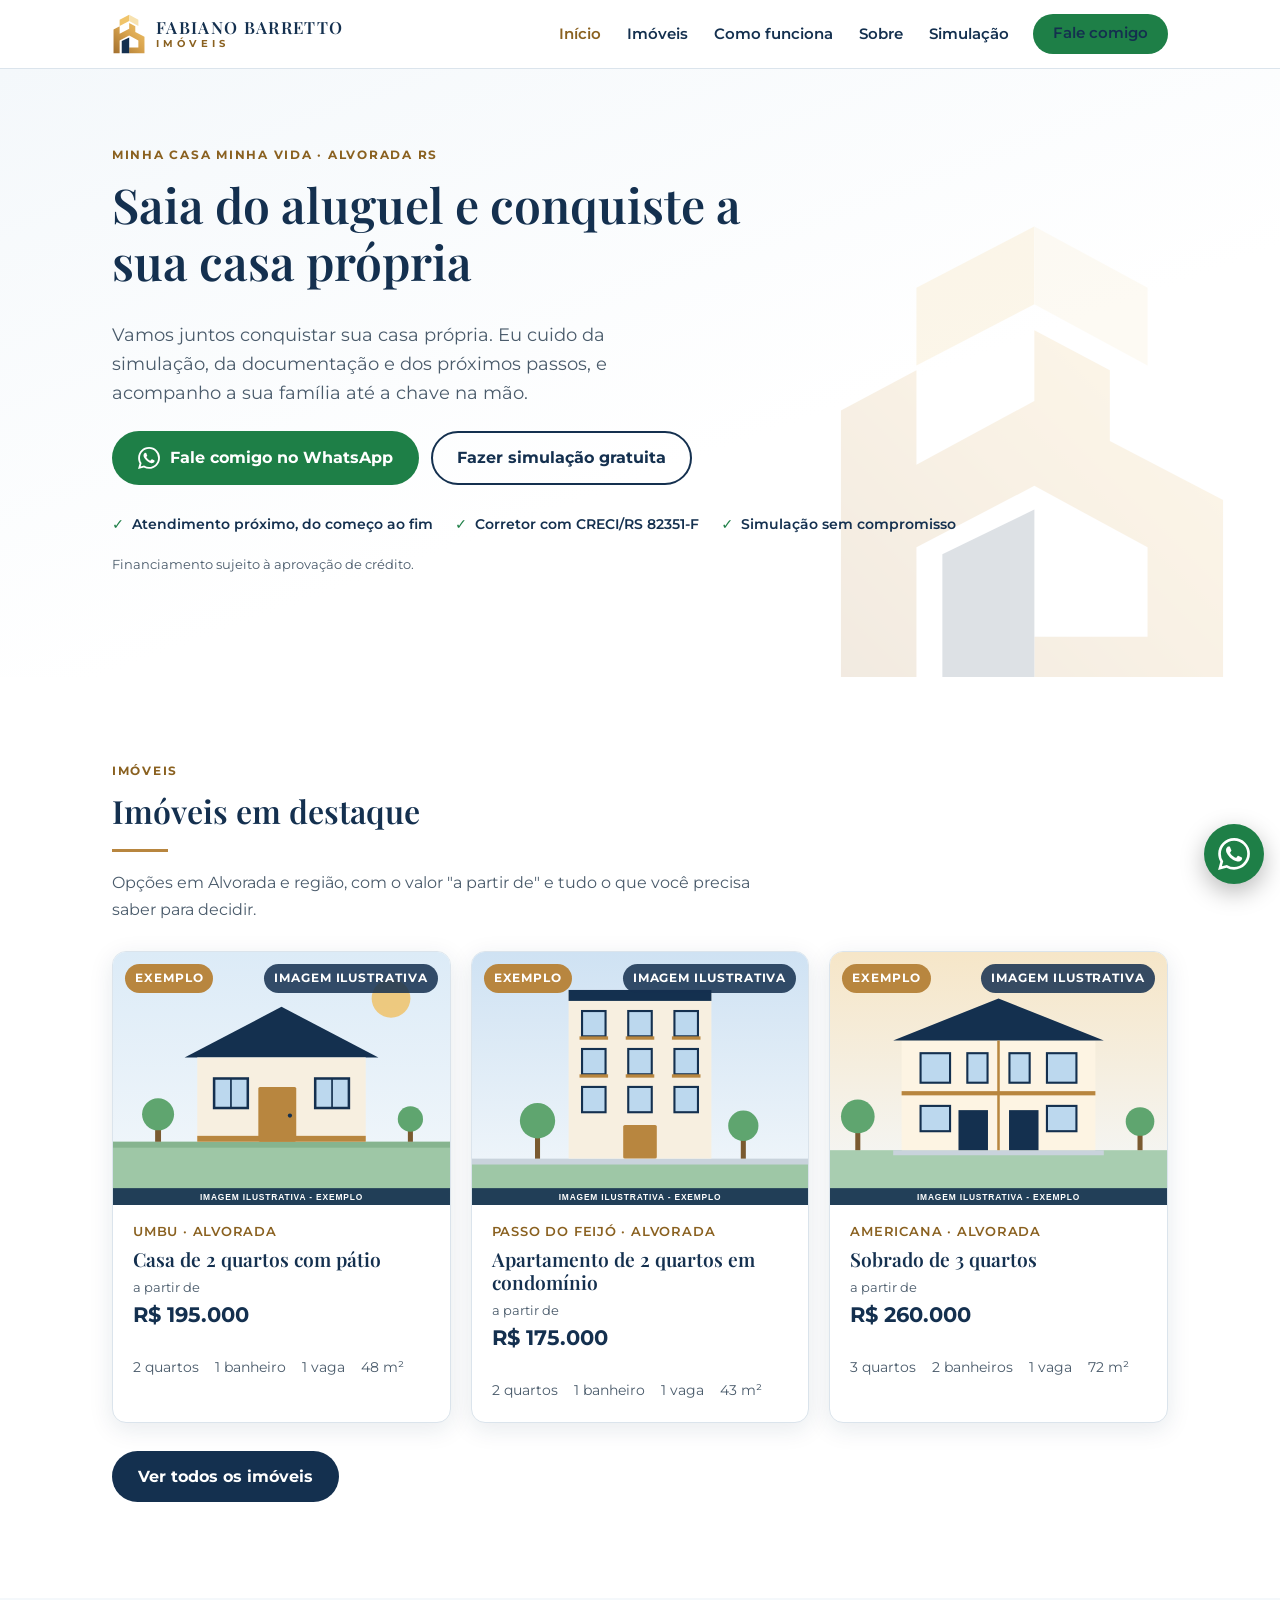
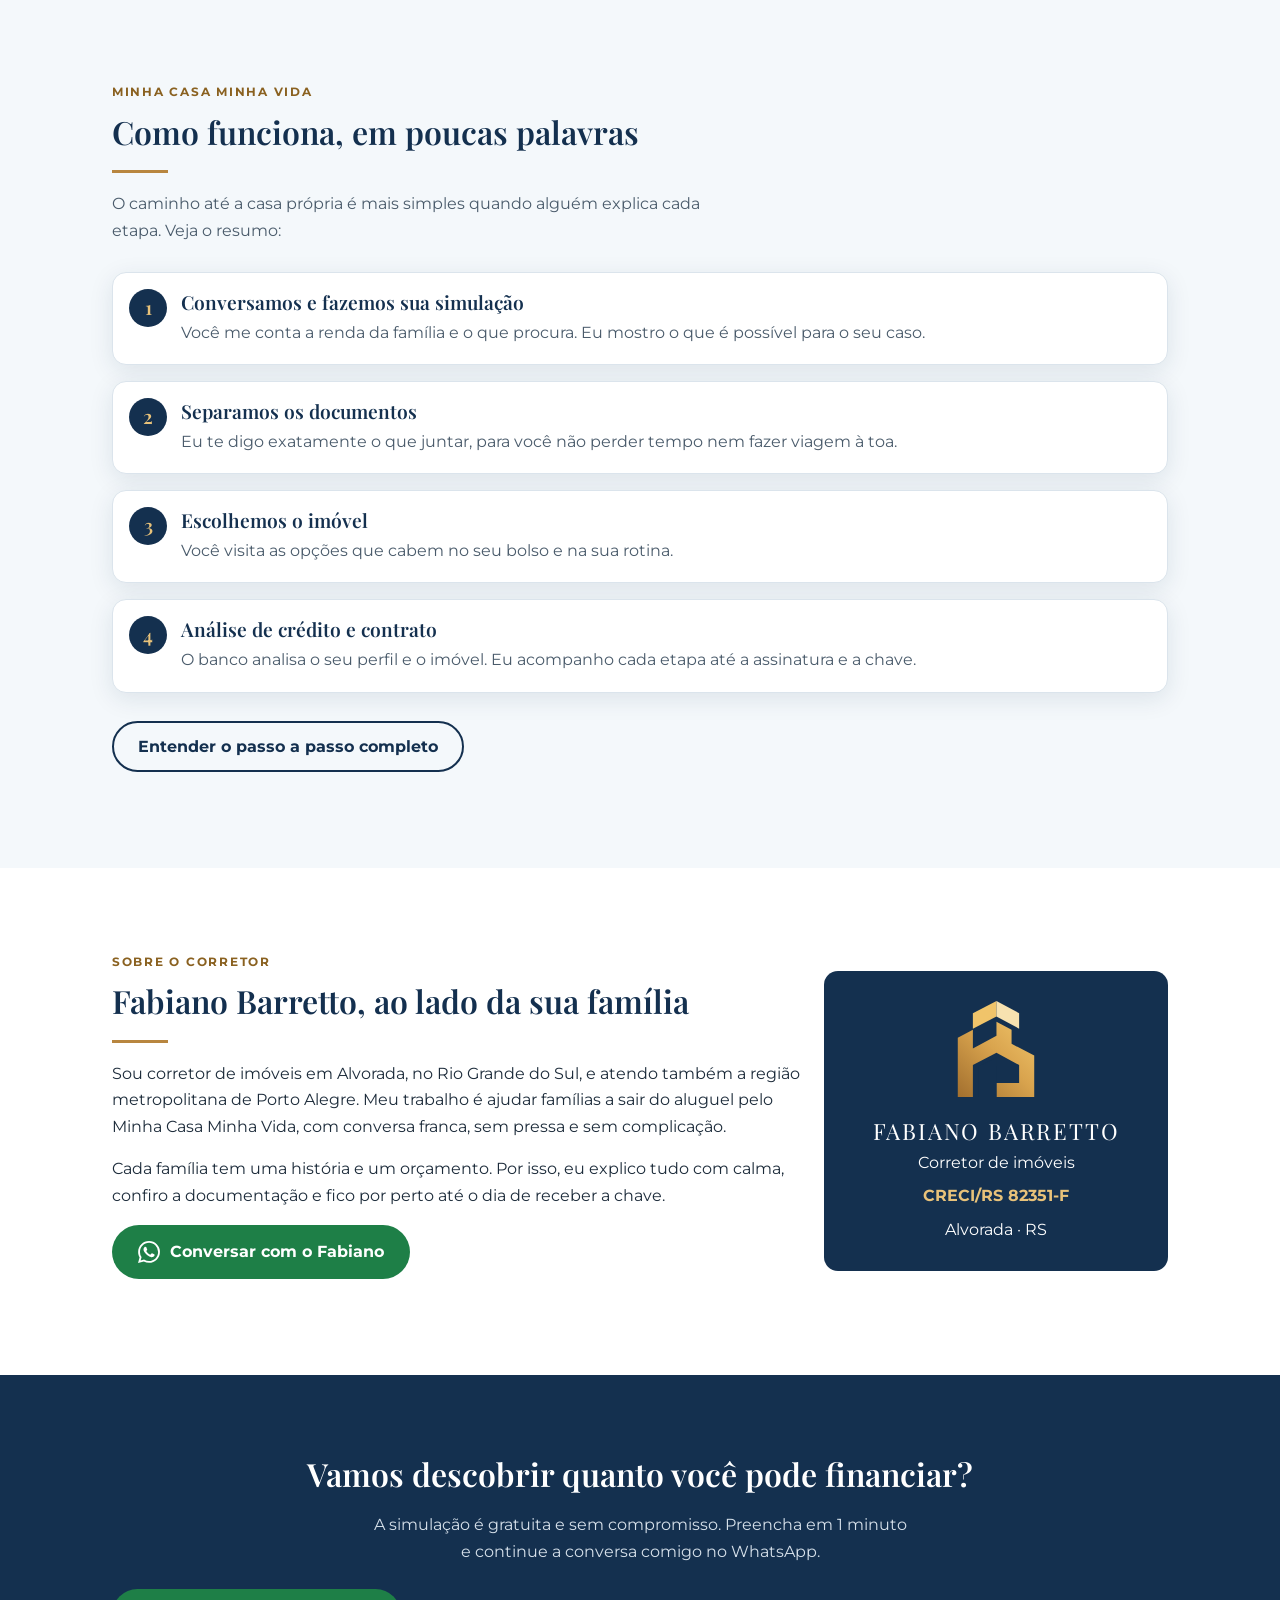
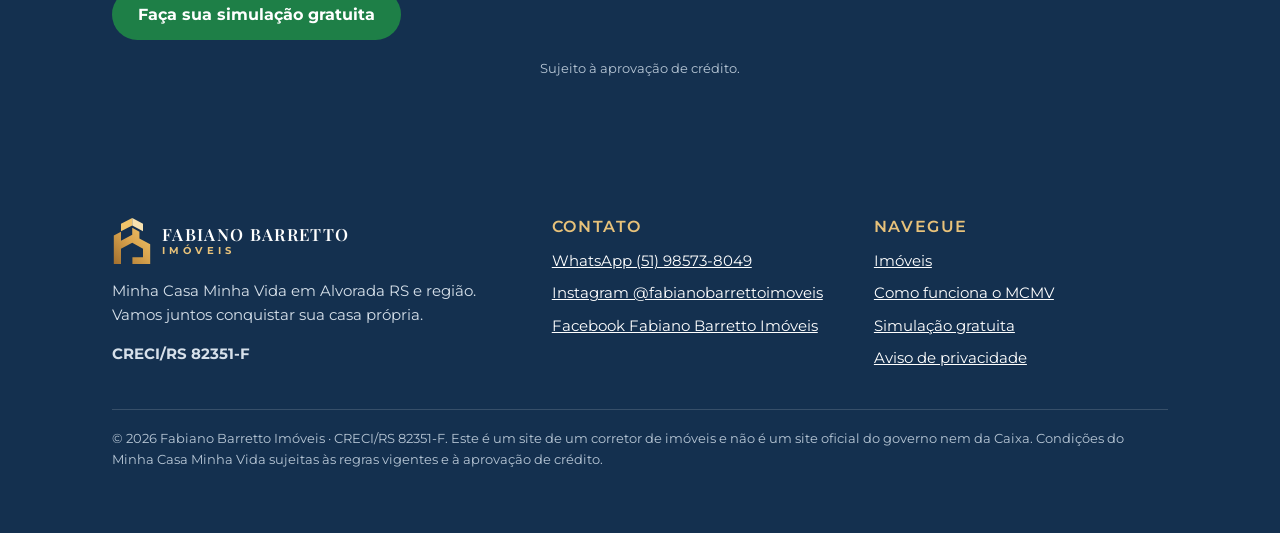
==== index.html @ 23ce27f5 "Primeira versão" ====
<!doctype html>
<html lang="pt-BR">
<head>
<meta charset="utf-8">
<meta name="viewport" content="width=device-width, initial-scale=1">
<title>Casa própria em Alvorada RS | Minha Casa Minha Vida | Fabiano Barretto Imóveis</title>
<meta name="description" content="Saia do aluguel com o Minha Casa Minha Vida em Alvorada RS. Fabiano Barretto Imóveis (CRECI/RS 82351-F): simulação gratuita, imóveis e acompanhamento até a chave na mão.">
<link rel="canonical" href="https://DOMINIO_A_DEFINIR/">
<meta name="theme-color" content="#14304F">
<link rel="icon" href="favicon.svg" type="image/svg+xml">
<link rel="apple-touch-icon" href="img/simbolo.png">
<meta property="og:type" content="website">
<meta property="og:locale" content="pt_BR">
<meta property="og:site_name" content="Fabiano Barretto Imóveis">
<meta property="og:title" content="Saia do aluguel em Alvorada RS | Fabiano Barretto Imóveis">
<meta property="og:description" content="Minha Casa Minha Vida em Alvorada RS: simulação gratuita e acompanhamento até a chave na mão.">
<meta property="og:url" content="https://DOMINIO_A_DEFINIR/">
<meta property="og:image" content="https://DOMINIO_A_DEFINIR/img/og-imagem.png">
<link rel="preconnect" href="https://fonts.googleapis.com">
<link rel="preconnect" href="https://fonts.gstatic.com" crossorigin>
<link href="https://fonts.googleapis.com/css2?family=Montserrat:wght@400;500;600;700&family=Playfair+Display:wght@600&display=swap" rel="stylesheet">
<link rel="stylesheet" href="css/style.css">
<script type="application/ld+json">
{
  "@context": "https://schema.org",
  "@type": "RealEstateAgent",
  "name": "Fabiano Barretto Imóveis",
  "description": "Corretor de imóveis em Alvorada, RS, especializado no Minha Casa Minha Vida. CRECI/RS 82351-F.",
  "url": "https://DOMINIO_A_DEFINIR/",
  "logo": "https://DOMINIO_A_DEFINIR/img/logo-horizontal.png",
  "image": "https://DOMINIO_A_DEFINIR/img/og-imagem.png",
  "telephone": "+55-51-98573-8049",
  "identifier": "CRECI/RS 82351-F",
  "areaServed": [
    { "@type": "City", "name": "Alvorada", "containedInPlace": { "@type": "AdministrativeArea", "name": "Rio Grande do Sul" } },
    { "@type": "AdministrativeArea", "name": "Região Metropolitana de Porto Alegre" }
  ],
  "sameAs": [
    "https://instagram.com/fabianobarrettoimoveis",
    "https://www.facebook.com/profile.php?id=100082310847759"
  ]
}
</script>
</head>
<body>
<a class="skip" href="#conteudo">Ir para o conteúdo</a>
<header class="site-header">
  <div class="container header-inner">
    <a class="marca" href="index.html" aria-label="Fabiano Barretto Imóveis, página inicial">
      <img src="img/simbolo.svg" alt="" width="34" height="40">
      <span class="marca-texto"><span class="marca-nome">Fabiano Barretto</span><span class="marca-sub">IMÓVEIS</span></span>
    </a>
    <button class="nav-toggle" type="button" aria-expanded="false" aria-controls="menu">Menu</button>
    <nav class="nav" id="menu" aria-label="Principal">
      <a href="index.html" aria-current="page">Início</a>
      <a href="imoveis.html">Imóveis</a>
      <a href="como-funciona.html">Como funciona</a>
      <a href="index.html#sobre">Sobre</a>
      <a href="simulacao.html">Simulação</a>
      <a class="btn btn-whatsapp" href="https://wa.me/5551985738049" target="_blank" rel="noopener">Fale comigo</a>
    </nav>
  </div>
</header>

<main id="conteudo">
  <section class="hero">
    <div class="container">
      <span class="eyebrow">Minha Casa Minha Vida · Alvorada RS</span>
      <h1>Saia do aluguel e conquiste a sua casa própria</h1>
      <p class="lead">Vamos juntos conquistar sua casa própria. Eu cuido da simulação, da documentação e dos próximos passos, e acompanho a sua família até a chave na mão.</p>
      <div class="hero-acoes">
        <a class="btn btn-whatsapp" href="https://wa.me/5551985738049?text=Ol%C3%A1%2C%20Fabiano!%20Quero%20sair%20do%20aluguel.%20Pode%20me%20ajudar%3F" target="_blank" rel="noopener"><img src="img/whatsapp.svg" alt="" width="22" height="22">Fale comigo no WhatsApp</a>
        <a class="btn btn-contorno" href="simulacao.html">Fazer simulação gratuita</a>
      </div>
      <ul class="hero-confianca">
        <li>Atendimento próximo, do começo ao fim</li>
        <li>Corretor com CRECI/RS 82351-F</li>
        <li>Simulação sem compromisso</li>
      </ul>
      <p class="aviso-pequeno" style="margin-top:18px">Financiamento sujeito à aprovação de crédito.</p>
    </div>
  </section>

  <section id="destaques-secao">
    <div class="container">
      <div class="titulo-secao">
        <span class="eyebrow">Imóveis</span>
        <h2>Imóveis em destaque</h2>
        <hr class="linha-dourada">
        <p>Opções em Alvorada e região, com o valor "a partir de" e tudo o que você precisa saber para decidir.</p>
      </div>
      <div class="grade grade-3" id="destaques" aria-live="polite">
        <p class="vazio">Carregando imóveis...</p>
      </div>
      <p style="margin-top:28px"><a class="btn btn-marinho" href="imoveis.html">Ver todos os imóveis</a></p>
    </div>
  </section>

  <section class="secao-gelo">
    <div class="container">
      <div class="titulo-secao">
        <span class="eyebrow">Minha Casa Minha Vida</span>
        <h2>Como funciona, em poucas palavras</h2>
        <hr class="linha-dourada">
        <p>O caminho até a casa própria é mais simples quando alguém explica cada etapa. Veja o resumo:</p>
      </div>
      <ol class="passos">
        <li><h3>Conversamos e fazemos sua simulação</h3><p>Você me conta a renda da família e o que procura. Eu mostro o que é possível para o seu caso.</p></li>
        <li><h3>Separamos os documentos</h3><p>Eu te digo exatamente o que juntar, para você não perder tempo nem fazer viagem à toa.</p></li>
        <li><h3>Escolhemos o imóvel</h3><p>Você visita as opções que cabem no seu bolso e na sua rotina.</p></li>
        <li><h3>Análise de crédito e contrato</h3><p>O banco analisa o seu perfil e o imóvel. Eu acompanho cada etapa até a assinatura e a chave.</p></li>
      </ol>
      <p style="margin-top:28px"><a class="btn btn-contorno" href="como-funciona.html">Entender o passo a passo completo</a></p>
    </div>
  </section>

  <section id="sobre">
    <div class="container sobre">
      <div>
        <span class="eyebrow">Sobre o corretor</span>
        <h2>Fabiano Barretto, ao lado da sua família</h2>
        <hr class="linha-dourada">
        <p>Sou corretor de imóveis em Alvorada, no Rio Grande do Sul, e atendo também a região metropolitana de Porto Alegre. Meu trabalho é ajudar famílias a sair do aluguel pelo Minha Casa Minha Vida, com conversa franca, sem pressa e sem complicação.</p>
        <p>Cada família tem uma história e um orçamento. Por isso, eu explico tudo com calma, confiro a documentação e fico por perto até o dia de receber a chave.</p>
        <p><a class="btn btn-whatsapp" href="https://wa.me/5551985738049?text=Ol%C3%A1%2C%20Fabiano!%20Gostaria%20de%20conversar%20sobre%20a%20compra%20da%20minha%20casa." target="_blank" rel="noopener"><img src="img/whatsapp.svg" alt="" width="22" height="22">Conversar com o Fabiano</a></p>
      </div>
      <div class="sobre-selo">
        <img src="img/simbolo.svg" alt="Símbolo da marca Fabiano Barretto Imóveis" width="84" height="100">
        <div class="nome">Fabiano Barretto</div>
        <div>Corretor de imóveis</div>
        <div class="creci">CRECI/RS 82351-F</div>
        <div style="margin-top:8px">Alvorada · RS</div>
      </div>
    </div>
  </section>

  <section class="cta-final">
    <div class="container">
      <h2>Vamos descobrir quanto você pode financiar?</h2>
      <p>A simulação é gratuita e sem compromisso. Preencha em 1 minuto e continue a conversa comigo no WhatsApp.</p>
      <div class="hero-acoes">
        <a class="btn btn-whatsapp" href="simulacao.html">Faça sua simulação gratuita</a>
      </div>
      <p class="aviso-pequeno" style="color:#b8c7d6;margin-top:18px">Sujeito à aprovação de crédito.</p>
    </div>
  </section>
</main>

<footer class="site-footer">
  <div class="container">
    <div class="footer-grade">
      <div class="footer-marca">
        <a class="marca" href="index.html">
          <img src="img/simbolo.svg" alt="" width="40" height="48">
          <span class="marca-texto"><span class="marca-nome">Fabiano Barretto</span><span class="marca-sub">IMÓVEIS</span></span>
        </a>
        <p style="margin-top:14px">Minha Casa Minha Vida em Alvorada RS e região. Vamos juntos conquistar sua casa própria.</p>
        <p><strong>CRECI/RS 82351-F</strong></p>
      </div>
      <div>
        <h2>Contato</h2>
        <ul class="footer-lista">
          <li><a href="https://wa.me/5551985738049" target="_blank" rel="noopener">WhatsApp (51) 98573-8049</a></li>
          <li><a href="https://instagram.com/fabianobarrettoimoveis" target="_blank" rel="noopener">Instagram @fabianobarrettoimoveis</a></li>
          <li><a href="https://www.facebook.com/profile.php?id=100082310847759" target="_blank" rel="noopener">Facebook Fabiano Barretto Imóveis</a></li>
        </ul>
      </div>
      <div>
        <h2>Navegue</h2>
        <ul class="footer-lista">
          <li><a href="imoveis.html">Imóveis</a></li>
          <li><a href="como-funciona.html">Como funciona o MCMV</a></li>
          <li><a href="simulacao.html">Simulação gratuita</a></li>
          <li><a href="privacidade.html">Aviso de privacidade</a></li>
        </ul>
      </div>
    </div>
    <p class="footer-legal">&copy; <span id="ano">2026</span> Fabiano Barretto Imóveis · CRECI/RS 82351-F. Este é um site de um corretor de imóveis e não é um site oficial do governo nem da Caixa. Condições do Minha Casa Minha Vida sujeitas às regras vigentes e à aprovação de crédito.</p>
  </div>
</footer>

<a class="wa-flutuante" href="https://wa.me/5551985738049?text=Ol%C3%A1%2C%20Fabiano!%20Vim%20pelo%20seu%20site." target="_blank" rel="noopener" aria-label="Fale comigo no WhatsApp"><img src="img/whatsapp.svg" alt="" width="32" height="32"></a>
<script src="js/main.js" defer></script>
</body>
</html>
---- css/style.css ----
/* Fabiano Barretto Imóveis — estilos (celular primeiro) */
:root{
  --marinho:#14304F;
  --marinho-2:#1d4268;
  --dourado:#B8863F;
  --dourado-texto:#8A6120;   /* dourado mais escuro, para texto pequeno (contraste) */
  --dourado-claro:#E8C27A;
  --gelo:#F4F8FB;
  --branco:#fff;
  --verde:#2E9E5B;           /* verde da marca */
  --verde-botao:#1E7F47;     /* tom mais escuro do verde da marca, para texto branco com contraste AA */
  --verde-botao-hover:#17663A;
  --texto:#1c2b3a;
  --texto-suave:#4a5b6b;
  --borda:#dbe4ec;
  --raio:14px;
  --sombra:0 6px 24px rgba(20,48,79,.10);
  --fonte-titulo:'Playfair Display',Georgia,'Times New Roman',serif;
  --fonte-texto:'Montserrat',system-ui,-apple-system,'Segoe UI',Arial,sans-serif;
}
*,*::before,*::after{box-sizing:border-box}
html{scroll-behavior:smooth;-webkit-text-size-adjust:100%}
body{margin:0;font-family:var(--fonte-texto);font-size:1rem;line-height:1.65;color:var(--texto);background:var(--branco);overflow-x:hidden}
img,svg{max-width:100%;height:auto;display:block}
a{color:var(--marinho)}
h1,h2,h3{font-family:var(--fonte-titulo);color:var(--marinho);line-height:1.2;margin:0 0 .6em;font-weight:600}
h1{font-size:2rem}
h2{font-size:1.65rem}
h3{font-size:1.2rem}
p{margin:0 0 1em}
ul{padding-left:1.2em}
.container{width:100%;max-width:1120px;margin:0 auto;padding:0 20px}
.sr-only{position:absolute;width:1px;height:1px;overflow:hidden;clip:rect(0 0 0 0);white-space:nowrap}
.skip{position:absolute;left:-999px;top:8px;background:var(--marinho);color:#fff;padding:10px 16px;border-radius:8px;z-index:100}
.skip:focus{left:8px}
:focus-visible{outline:3px solid var(--dourado);outline-offset:3px;border-radius:4px}

/* Cabeçalho */
.site-header{position:sticky;top:0;z-index:50;background:rgba(255,255,255,.97);border-bottom:1px solid var(--borda)}
.header-inner{display:flex;align-items:center;justify-content:space-between;gap:12px;min-height:68px}
.marca{display:flex;align-items:center;gap:10px;text-decoration:none;color:var(--marinho)}
.marca img{width:34px;height:auto}
.marca-texto{display:flex;flex-direction:column;line-height:1}
.marca-nome{font-family:var(--fonte-titulo);font-weight:600;font-size:1.05rem;letter-spacing:.08em;text-transform:uppercase}
.marca-sub{font-size:.62rem;font-weight:700;letter-spacing:.42em;color:var(--dourado-texto);margin-top:4px}
.nav-toggle{background:none;border:1px solid var(--borda);border-radius:10px;padding:10px 12px;cursor:pointer;color:var(--marinho);font:inherit;font-weight:600;font-size:.9rem}
.nav{display:none;position:absolute;left:0;right:0;top:100%;background:#fff;border-bottom:1px solid var(--borda);box-shadow:var(--sombra);padding:8px 20px 18px}
.nav.aberto{display:block}
.nav a{display:block;padding:12px 4px;text-decoration:none;font-weight:600;color:var(--marinho);border-bottom:1px solid var(--gelo)}
.nav a[aria-current="page"]{color:var(--dourado-texto)}
.nav .btn{margin-top:12px;text-align:center;border-bottom:0}

/* Botões */
.btn{display:inline-flex;align-items:center;justify-content:center;gap:10px;padding:14px 24px;border-radius:999px;font:inherit;font-weight:700;font-size:1rem;text-decoration:none;border:2px solid transparent;cursor:pointer;line-height:1.2;transition:background .2s,transform .1s}
.btn:active{transform:translateY(1px)}
.btn-whatsapp{background:var(--verde-botao);color:#fff}
.btn-whatsapp:hover{background:var(--verde-botao-hover)}
.btn-marinho{background:var(--marinho);color:#fff}
.btn-marinho:hover{background:var(--marinho-2)}
.btn-contorno{background:transparent;color:var(--marinho);border-color:var(--marinho)}
.btn-contorno:hover{background:var(--marinho);color:#fff}
.btn svg{width:22px;height:22px;flex:none}
.btn-bloco{width:100%}

/* Botão flutuante WhatsApp */
.wa-flutuante{position:fixed;right:16px;bottom:16px;z-index:60;width:60px;height:60px;border-radius:50%;background:var(--verde-botao);color:#fff;display:flex;align-items:center;justify-content:center;box-shadow:0 8px 24px rgba(0,0,0,.28)}
.wa-flutuante:hover{background:var(--verde-botao-hover)}
.wa-flutuante svg{width:32px;height:32px}

/* Seções */
section{padding:56px 0}
.secao-gelo{background:var(--gelo)}
.eyebrow{display:inline-block;font-size:.78rem;font-weight:700;letter-spacing:.14em;text-transform:uppercase;color:var(--dourado-texto);margin-bottom:10px}
.titulo-secao{max-width:640px;margin-bottom:28px}
.titulo-secao p{color:var(--texto-suave)}
.linha-dourada{width:56px;height:3px;background:var(--dourado);border:0;margin:0 0 18px}

/* Hero */
.hero{background:linear-gradient(160deg,var(--gelo) 0%,#fff 60%);padding:40px 0 56px;position:relative;overflow:hidden}
.hero::after{content:"";position:absolute;right:-40px;bottom:-30px;width:260px;height:310px;background:url(../img/simbolo.svg) no-repeat center/contain;opacity:.10;pointer-events:none}
.hero .container{position:relative;z-index:1}
.hero h1{font-size:2.15rem;max-width:14em}
.hero p.lead{font-size:1.1rem;color:var(--texto-suave);max-width:32em}
.hero-acoes{display:flex;flex-direction:column;gap:12px;margin-top:24px}
.hero-confianca{display:flex;flex-wrap:wrap;gap:10px 22px;list-style:none;padding:0;margin:28px 0 0;font-size:.9rem;font-weight:600;color:var(--marinho)}
.hero-confianca li::before{content:"✓";color:var(--verde-botao);font-weight:700;margin-right:8px}
.aviso-pequeno{font-size:.82rem;color:var(--texto-suave)}

/* Cartões e grades */
.grade{display:grid;gap:20px}
.card{background:#fff;border:1px solid var(--borda);border-radius:var(--raio);box-shadow:var(--sombra);overflow:hidden}
.card-corpo{padding:18px 20px 22px}

/* Imóveis */
.imovel-card{display:flex;flex-direction:column;text-decoration:none;color:inherit;height:100%}
.imovel-card:hover{box-shadow:0 10px 30px rgba(20,48,79,.18)}
.imovel-foto{position:relative;aspect-ratio:4/3;background:var(--gelo)}
.imovel-foto img{width:100%;height:100%;object-fit:cover}
.selo{position:absolute;top:12px;left:12px;background:var(--dourado);color:#fff;font-size:.72rem;font-weight:700;letter-spacing:.08em;text-transform:uppercase;padding:5px 10px;border-radius:999px}
.selo-ilustrativa{left:auto;right:12px;background:rgba(20,48,79,.85)}
.imovel-corpo{padding:16px 20px 20px;display:flex;flex-direction:column;gap:6px;flex:1}
.imovel-bairro{font-size:.82rem;font-weight:600;color:var(--dourado-texto);text-transform:uppercase;letter-spacing:.06em}
.imovel-titulo{font-family:var(--fonte-titulo);font-size:1.2rem;color:var(--marinho);margin:0}
.imovel-preco{font-size:.8rem;color:var(--texto-suave)}
.imovel-preco strong{display:block;font-size:1.3rem;color:var(--marinho)}
.imovel-meta{display:flex;flex-wrap:wrap;gap:6px 16px;list-style:none;padding:0;margin:4px 0 0;font-size:.88rem;color:var(--texto-suave)}
.vazio,.erro-dados{padding:24px;border:1px dashed var(--borda);border-radius:var(--raio);background:var(--gelo);text-align:center}

/* Filtros */
.filtros{display:grid;gap:14px;background:var(--gelo);padding:18px;border-radius:var(--raio);margin-bottom:28px;border:1px solid var(--borda)}
label{display:block;font-weight:600;font-size:.9rem;margin-bottom:6px;color:var(--marinho)}
input,select,textarea{width:100%;font:inherit;font-size:1rem;padding:13px 14px;border:1.5px solid #b7c5d3;border-radius:10px;background:#fff;color:var(--texto)}
input:focus,select:focus{border-color:var(--marinho)}
.contagem{font-weight:600;color:var(--texto-suave);margin:0 0 16px}

/* Passos */
.passos{list-style:none;counter-reset:passo;padding:0;margin:0;display:grid;gap:16px}
.passos li{counter-increment:passo;position:relative;background:#fff;border:1px solid var(--borda);border-radius:var(--raio);padding:18px 18px 18px 68px;box-shadow:var(--sombra)}
.passos li::before{content:counter(passo);position:absolute;left:16px;top:16px;width:38px;height:38px;border-radius:50%;background:var(--marinho);color:var(--dourado-claro);font-family:var(--fonte-titulo);font-weight:600;font-size:1.2rem;display:flex;align-items:center;justify-content:center}
.passos h3{margin-bottom:.3em}
.passos p{margin:0;color:var(--texto-suave)}

/* Tabela */
.tabela-rolagem{overflow-x:auto}
table{width:100%;border-collapse:collapse;background:#fff;border-radius:var(--raio);overflow:hidden;box-shadow:var(--sombra);font-size:.95rem}
th,td{padding:12px 14px;text-align:left;border-bottom:1px solid var(--borda)}
th{background:var(--marinho);color:#fff;font-weight:600}
caption{caption-side:bottom;text-align:left;padding-top:10px;font-size:.82rem;color:var(--texto-suave)}

/* Listas com marca */
.lista-check{list-style:none;padding:0;margin:0;display:grid;gap:10px}
.lista-check li{padding-left:30px;position:relative}
.lista-check li::before{content:"✓";position:absolute;left:0;top:0;color:#fff;background:var(--verde-botao);width:20px;height:20px;border-radius:50%;font-size:.75rem;display:flex;align-items:center;justify-content:center;margin-top:4px}

/* FAQ */
details{background:#fff;border:1px solid var(--borda);border-radius:12px;padding:0 18px;margin-bottom:10px}
summary{cursor:pointer;padding:16px 0;font-weight:700;color:var(--marinho)}
details p{color:var(--texto-suave)}

/* Sobre */
.sobre{display:grid;gap:24px;align-items:center}
.sobre-selo{background:var(--marinho);color:#fff;border-radius:var(--raio);padding:28px;text-align:center}
.sobre-selo img{width:84px;margin:0 auto 14px}
.sobre-selo .nome{font-family:var(--fonte-titulo);font-size:1.4rem;letter-spacing:.08em;text-transform:uppercase}
.sobre-selo .creci{color:var(--dourado-claro);font-weight:700;margin-top:6px}

/* Chamada final */
.cta-final{background:var(--marinho);color:#fff;text-align:center}
.cta-final h2{color:#fff}
.cta-final p{color:#d6e0ea;max-width:34em;margin-left:auto;margin-right:auto}
.cta-final .hero-acoes{align-items:center}

/* Formulário */
.form-card{background:#fff;border:1px solid var(--borda);border-radius:var(--raio);box-shadow:var(--sombra);padding:22px}
.campo{margin-bottom:18px}
.campo-erro{color:#b3261e;font-size:.85rem;font-weight:600;margin-top:6px;display:none}
.campo.invalido .campo-erro{display:block}
.campo.invalido input,.campo.invalido select{border-color:#b3261e}
.consentimento{display:flex;gap:10px;align-items:flex-start;font-size:.85rem;color:var(--texto-suave)}
.consentimento input{width:22px;height:22px;flex:none;margin-top:2px}
.consentimento label{font-weight:400;font-size:.85rem;color:var(--texto-suave);margin:0}

/* Página do imóvel */
.migalhas{font-size:.88rem;margin:0 0 18px;color:var(--texto-suave)}
.galeria{display:grid;gap:10px}
.galeria-principal{position:relative;border-radius:var(--raio);overflow:hidden;background:var(--gelo);aspect-ratio:4/3}
.galeria-principal img{width:100%;height:100%;object-fit:cover}
.miniaturas{display:flex;gap:10px}
.miniaturas button{padding:0;border:2px solid transparent;border-radius:10px;overflow:hidden;cursor:pointer;background:var(--gelo);width:84px;height:64px}
.miniaturas button[aria-current="true"]{border-color:var(--dourado)}
.miniaturas img{width:100%;height:100%;object-fit:cover}
.imovel-detalhe{display:grid;gap:28px}
.preco-grande{font-family:var(--fonte-titulo);font-size:2rem;color:var(--marinho);margin:0}
.caixa-aviso{background:#fff8ea;border:1px solid #ecd49a;border-radius:12px;padding:14px 16px;font-size:.9rem;margin:18px 0}
.ficha{display:grid;grid-template-columns:1fr 1fr;gap:12px;list-style:none;padding:0;margin:20px 0}
.ficha li{background:var(--gelo);border-radius:12px;padding:12px 14px;font-size:.9rem;color:var(--texto-suave)}
.ficha strong{display:block;color:var(--marinho);font-size:1.1rem}

/* Rodapé */
.site-footer{background:var(--marinho);color:#d6e0ea;padding:44px 0 90px;font-size:.92rem}
.site-footer a{color:#fff}
.site-footer h2{font-size:1rem;color:var(--dourado-claro);font-family:var(--fonte-texto);letter-spacing:.1em;text-transform:uppercase;margin-bottom:.8em}
.footer-grade{display:grid;gap:28px}
.footer-marca .marca{color:#fff}
.footer-marca .marca-sub{color:var(--dourado-claro)}
.footer-marca .marca img{width:40px}
.footer-lista{list-style:none;padding:0;margin:0;display:grid;gap:8px}
.footer-legal{border-top:1px solid rgba(255,255,255,.15);margin-top:28px;padding-top:18px;font-size:.8rem;color:#b8c7d6}

/* Tablet e desktop */
@media (min-width:720px){
  h1{font-size:2.6rem}
  h2{font-size:2rem}
  section{padding:80px 0}
  .container{padding:0 32px}
  .grade-2{grid-template-columns:repeat(2,1fr)}
  .grade-3{grid-template-columns:repeat(2,1fr)}
  .hero{padding:72px 0 88px}
  .hero h1{font-size:3rem}
  .hero::after{width:420px;height:500px;right:3%;bottom:-40px;opacity:.14}
  .hero-acoes{flex-direction:row;flex-wrap:wrap}
  .filtros{grid-template-columns:repeat(3,1fr) auto;align-items:end}
  .sobre{grid-template-columns:2fr 1fr}
  .footer-grade{grid-template-columns:1.4fr 1fr 1fr}
  .site-footer{padding-bottom:50px}
  .imovel-detalhe{grid-template-columns:1.4fr 1fr;align-items:start}
  .painel-lateral{position:sticky;top:90px}
}
@media (min-width:960px){
  .nav-toggle{display:none}
  .nav{display:flex;position:static;box-shadow:none;border:0;padding:0;align-items:center;gap:22px}
  .nav a{border:0;padding:8px 2px;font-size:.92rem}
  .nav .btn{margin:0;padding:11px 20px;font-size:.92rem}
  .grade-3{grid-template-columns:repeat(3,1fr)}
}
@media (prefers-reduced-motion:reduce){html{scroll-behavior:auto}*{transition:none!important}}
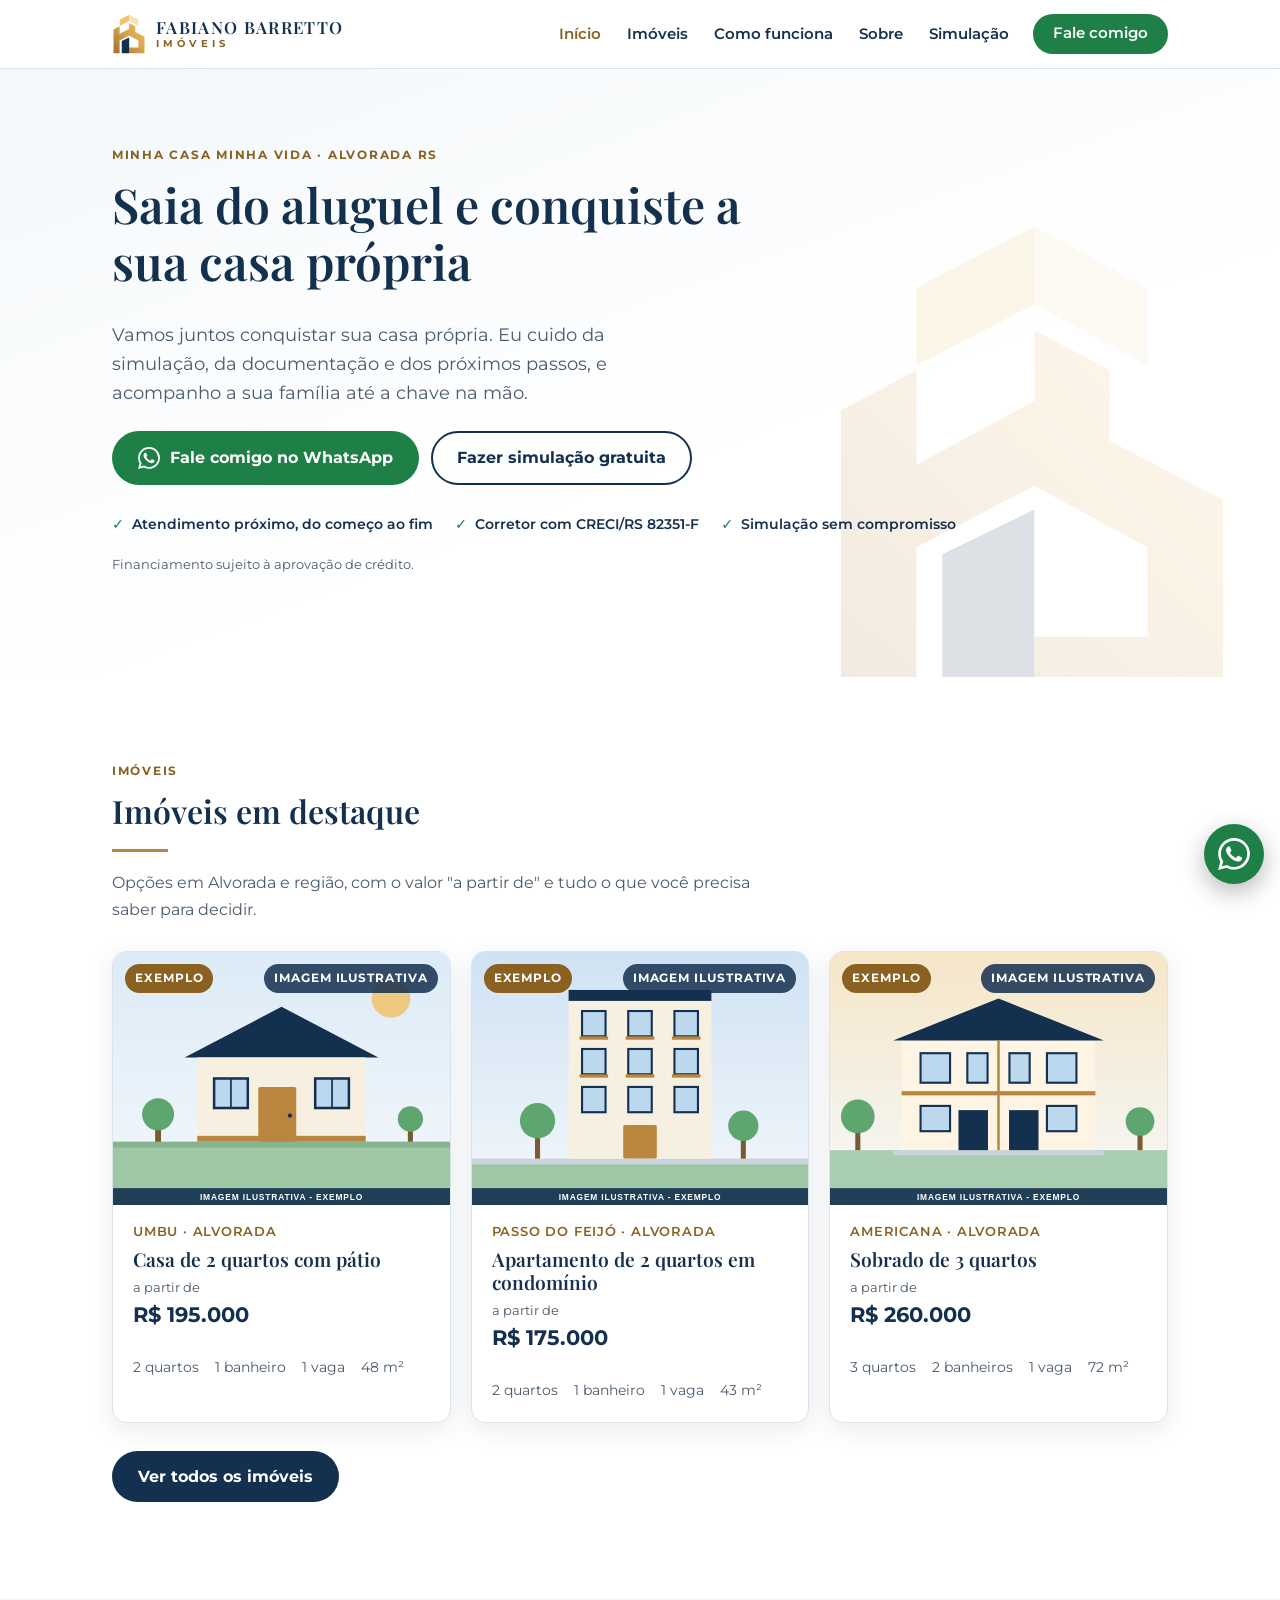
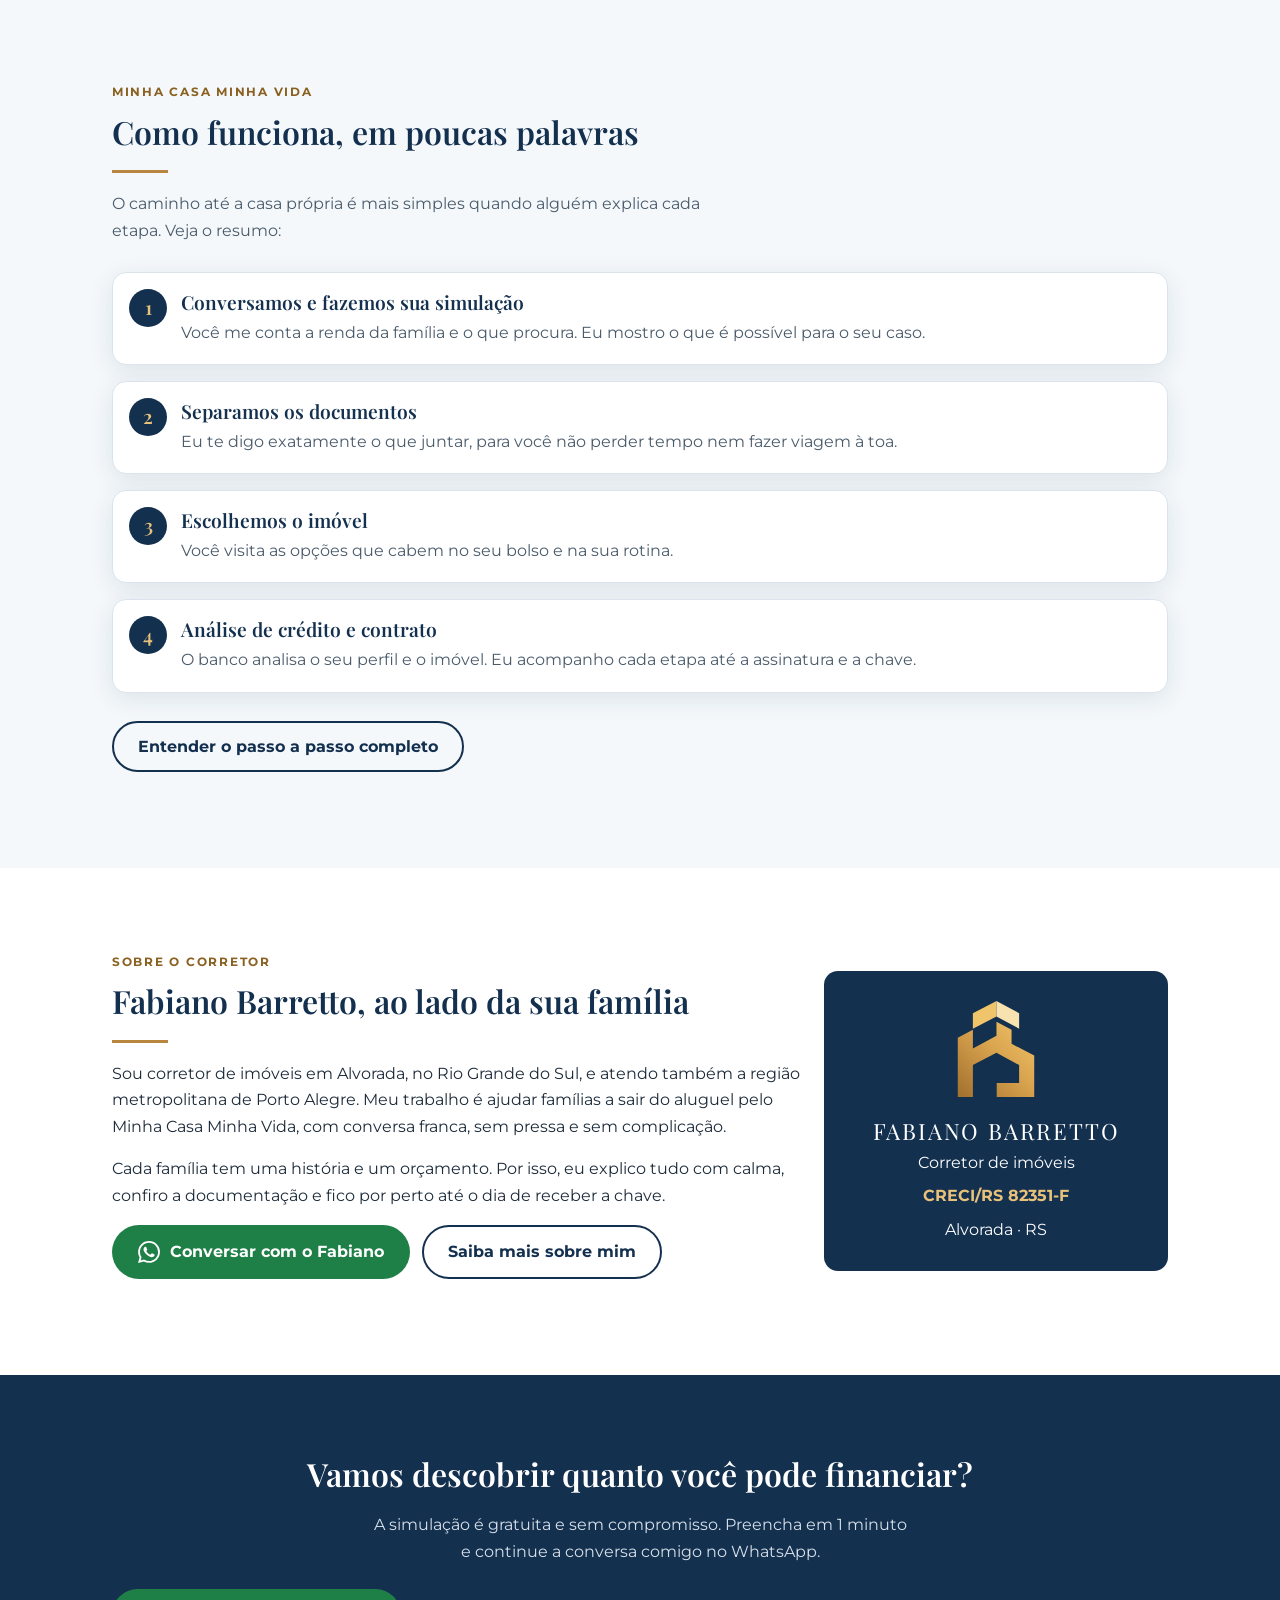
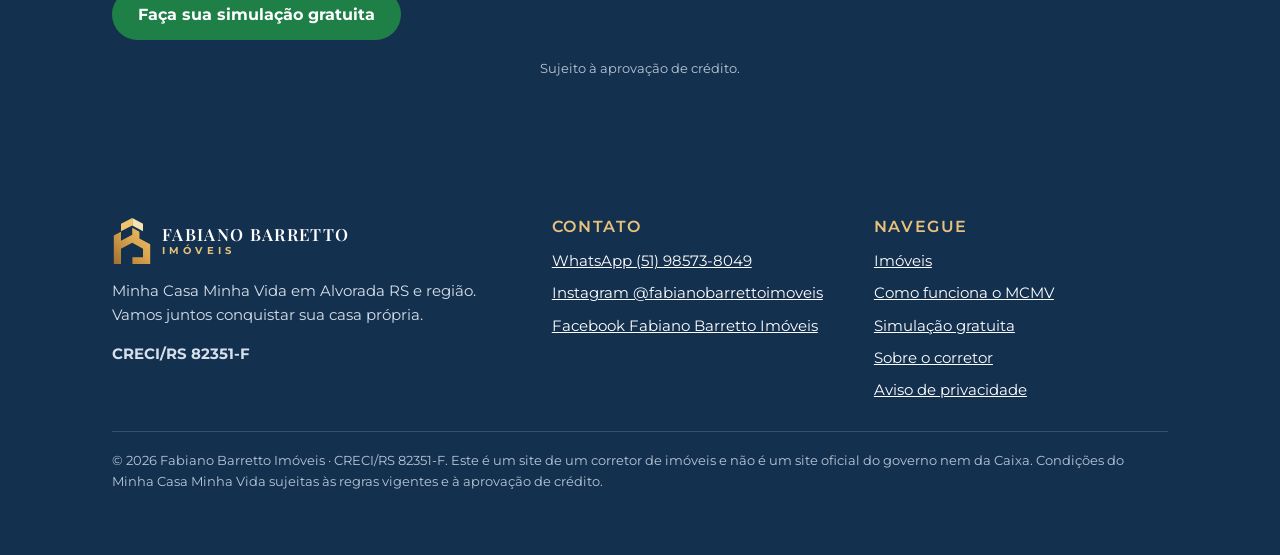
==== commit 87ee58c5: "Marca: foto do corretor adicionada aos assets" ====
--- a/index.html
+++ b/index.html
@@ -5,17 +5,22 @@
 <meta name="viewport" content="width=device-width, initial-scale=1">
 <title>Casa própria em Alvorada RS | Minha Casa Minha Vida | Fabiano Barretto Imóveis</title>
 <meta name="description" content="Saia do aluguel com o Minha Casa Minha Vida em Alvorada RS. Fabiano Barretto Imóveis (CRECI/RS 82351-F): simulação gratuita, imóveis e acompanhamento até a chave na mão.">
-<link rel="canonical" href="https://DOMINIO_A_DEFINIR/">
+<link rel="canonical" href="https://fabianobarrettoimoveis.com.br/">
 <meta name="theme-color" content="#14304F">
 <link rel="icon" href="favicon.svg" type="image/svg+xml">
-<link rel="apple-touch-icon" href="img/simbolo.png">
+<link rel="icon" href="favicon.ico" sizes="32x32">
+<link rel="apple-touch-icon" href="img/apple-touch-icon.png">
 <meta property="og:type" content="website">
 <meta property="og:locale" content="pt_BR">
 <meta property="og:site_name" content="Fabiano Barretto Imóveis">
 <meta property="og:title" content="Saia do aluguel em Alvorada RS | Fabiano Barretto Imóveis">
 <meta property="og:description" content="Minha Casa Minha Vida em Alvorada RS: simulação gratuita e acompanhamento até a chave na mão.">
-<meta property="og:url" content="https://DOMINIO_A_DEFINIR/">
-<meta property="og:image" content="https://DOMINIO_A_DEFINIR/img/og-imagem.png">
+<meta property="og:url" content="https://fabianobarrettoimoveis.com.br/">
+<meta property="og:image" content="https://fabianobarrettoimoveis.com.br/img/og-imagem.png">
+<meta property="og:image:type" content="image/png">
+<meta property="og:image:width" content="1080">
+<meta property="og:image:height" content="1080">
+<meta property="og:image:alt" content="Logotipo Fabiano Barretto Imóveis">
 <link rel="preconnect" href="https://fonts.googleapis.com">
 <link rel="preconnect" href="https://fonts.gstatic.com" crossorigin>
 <link href="https://fonts.googleapis.com/css2?family=Montserrat:wght@400;500;600;700&family=Playfair+Display:wght@600&display=swap" rel="stylesheet">
@@ -24,13 +29,19 @@
 {
   "@context": "https://schema.org",
   "@type": "RealEstateAgent",
+  "@id": "https://fabianobarrettoimoveis.com.br/#corretor",
   "name": "Fabiano Barretto Imóveis",
+  "legalName": "Fabiano Barretto Empreendimentos",
   "description": "Corretor de imóveis em Alvorada, RS, especializado no Minha Casa Minha Vida. CRECI/RS 82351-F.",
-  "url": "https://DOMINIO_A_DEFINIR/",
-  "logo": "https://DOMINIO_A_DEFINIR/img/logo-horizontal.png",
-  "image": "https://DOMINIO_A_DEFINIR/img/og-imagem.png",
+  "url": "https://fabianobarrettoimoveis.com.br/",
+  "logo": "https://fabianobarrettoimoveis.com.br/img/logo-horizontal.png",
+  "image": "https://fabianobarrettoimoveis.com.br/img/og-imagem.png",
   "telephone": "+55-51-98573-8049",
-  "identifier": "CRECI/RS 82351-F",
+  "identifier": { "@type": "PropertyValue", "propertyID": "CRECI/RS", "value": "82351-F" },
+  "address": { "@type": "PostalAddress", "addressLocality": "Alvorada", "addressRegion": "RS", "addressCountry": "BR" },
+  "founder": { "@type": "Person", "name": "Fabiano Barretto", "jobTitle": "Corretor de imóveis", "url": "https://fabianobarrettoimoveis.com.br/sobre.html" },
+  "contactPoint": { "@type": "ContactPoint", "contactType": "customer service", "telephone": "+55-51-98573-8049", "url": "https://wa.me/5551985738049", "availableLanguage": "Portuguese" },
+  "knowsAbout": ["Minha Casa Minha Vida", "Financiamento imobiliário", "Compra de imóveis em Alvorada RS"],
   "areaServed": [
     { "@type": "City", "name": "Alvorada", "containedInPlace": { "@type": "AdministrativeArea", "name": "Rio Grande do Sul" } },
     { "@type": "AdministrativeArea", "name": "Região Metropolitana de Porto Alegre" }
@@ -55,7 +66,7 @@
       <a href="index.html" aria-current="page">Início</a>
       <a href="imoveis.html">Imóveis</a>
       <a href="como-funciona.html">Como funciona</a>
-      <a href="index.html#sobre">Sobre</a>
+      <a href="sobre.html">Sobre</a>
       <a href="simulacao.html">Simulação</a>
       <a class="btn btn-whatsapp" href="https://wa.me/5551985738049" target="_blank" rel="noopener">Fale comigo</a>
     </nav>
@@ -122,7 +133,7 @@
         <hr class="linha-dourada">
         <p>Sou corretor de imóveis em Alvorada, no Rio Grande do Sul, e atendo também a região metropolitana de Porto Alegre. Meu trabalho é ajudar famílias a sair do aluguel pelo Minha Casa Minha Vida, com conversa franca, sem pressa e sem complicação.</p>
         <p>Cada família tem uma história e um orçamento. Por isso, eu explico tudo com calma, confiro a documentação e fico por perto até o dia de receber a chave.</p>
-        <p><a class="btn btn-whatsapp" href="https://wa.me/5551985738049?text=Ol%C3%A1%2C%20Fabiano!%20Gostaria%20de%20conversar%20sobre%20a%20compra%20da%20minha%20casa." target="_blank" rel="noopener"><img src="img/whatsapp.svg" alt="" width="22" height="22">Conversar com o Fabiano</a></p>
+        <p style="display:flex;flex-wrap:wrap;gap:12px"><a class="btn btn-whatsapp" href="https://wa.me/5551985738049?text=Ol%C3%A1%2C%20Fabiano!%20Gostaria%20de%20conversar%20sobre%20a%20compra%20da%20minha%20casa." target="_blank" rel="noopener"><img src="img/whatsapp.svg" alt="" width="22" height="22">Conversar com o Fabiano</a> <a class="btn btn-contorno" href="sobre.html">Saiba mais sobre mim</a></p>
       </div>
       <div class="sobre-selo">
         <img src="img/simbolo.svg" alt="Símbolo da marca Fabiano Barretto Imóveis" width="84" height="100">
@@ -171,6 +182,7 @@
           <li><a href="imoveis.html">Imóveis</a></li>
           <li><a href="como-funciona.html">Como funciona o MCMV</a></li>
           <li><a href="simulacao.html">Simulação gratuita</a></li>
+          <li><a href="sobre.html">Sobre o corretor</a></li>
           <li><a href="privacidade.html">Aviso de privacidade</a></li>
         </ul>
       </div>
--- a/css/style.css
+++ b/css/style.css
@@ -49,6 +49,7 @@
 .nav a{display:block;padding:12px 4px;text-decoration:none;font-weight:600;color:var(--marinho);border-bottom:1px solid var(--gelo)}
 .nav a[aria-current="page"]{color:var(--dourado-texto)}
 .nav .btn{margin-top:12px;text-align:center;border-bottom:0}
+.nav a.btn-whatsapp{color:#fff}
 
 /* Botões */
 .btn{display:inline-flex;align-items:center;justify-content:center;gap:10px;padding:14px 24px;border-radius:999px;font:inherit;font-weight:700;font-size:1rem;text-decoration:none;border:2px solid transparent;cursor:pointer;line-height:1.2;transition:background .2s,transform .1s}
@@ -96,7 +97,7 @@
 .imovel-card:hover{box-shadow:0 10px 30px rgba(20,48,79,.18)}
 .imovel-foto{position:relative;aspect-ratio:4/3;background:var(--gelo)}
 .imovel-foto img{width:100%;height:100%;object-fit:cover}
-.selo{position:absolute;top:12px;left:12px;background:var(--dourado);color:#fff;font-size:.72rem;font-weight:700;letter-spacing:.08em;text-transform:uppercase;padding:5px 10px;border-radius:999px}
+.selo{position:absolute;top:12px;left:12px;background:var(--dourado-texto);color:#fff;font-size:.72rem;font-weight:700;letter-spacing:.08em;text-transform:uppercase;padding:5px 10px;border-radius:999px}
 .selo-ilustrativa{left:auto;right:12px;background:rgba(20,48,79,.85)}
 .imovel-corpo{padding:16px 20px 20px;display:flex;flex-direction:column;gap:6px;flex:1}
 .imovel-bairro{font-size:.82rem;font-weight:600;color:var(--dourado-texto);text-transform:uppercase;letter-spacing:.06em}
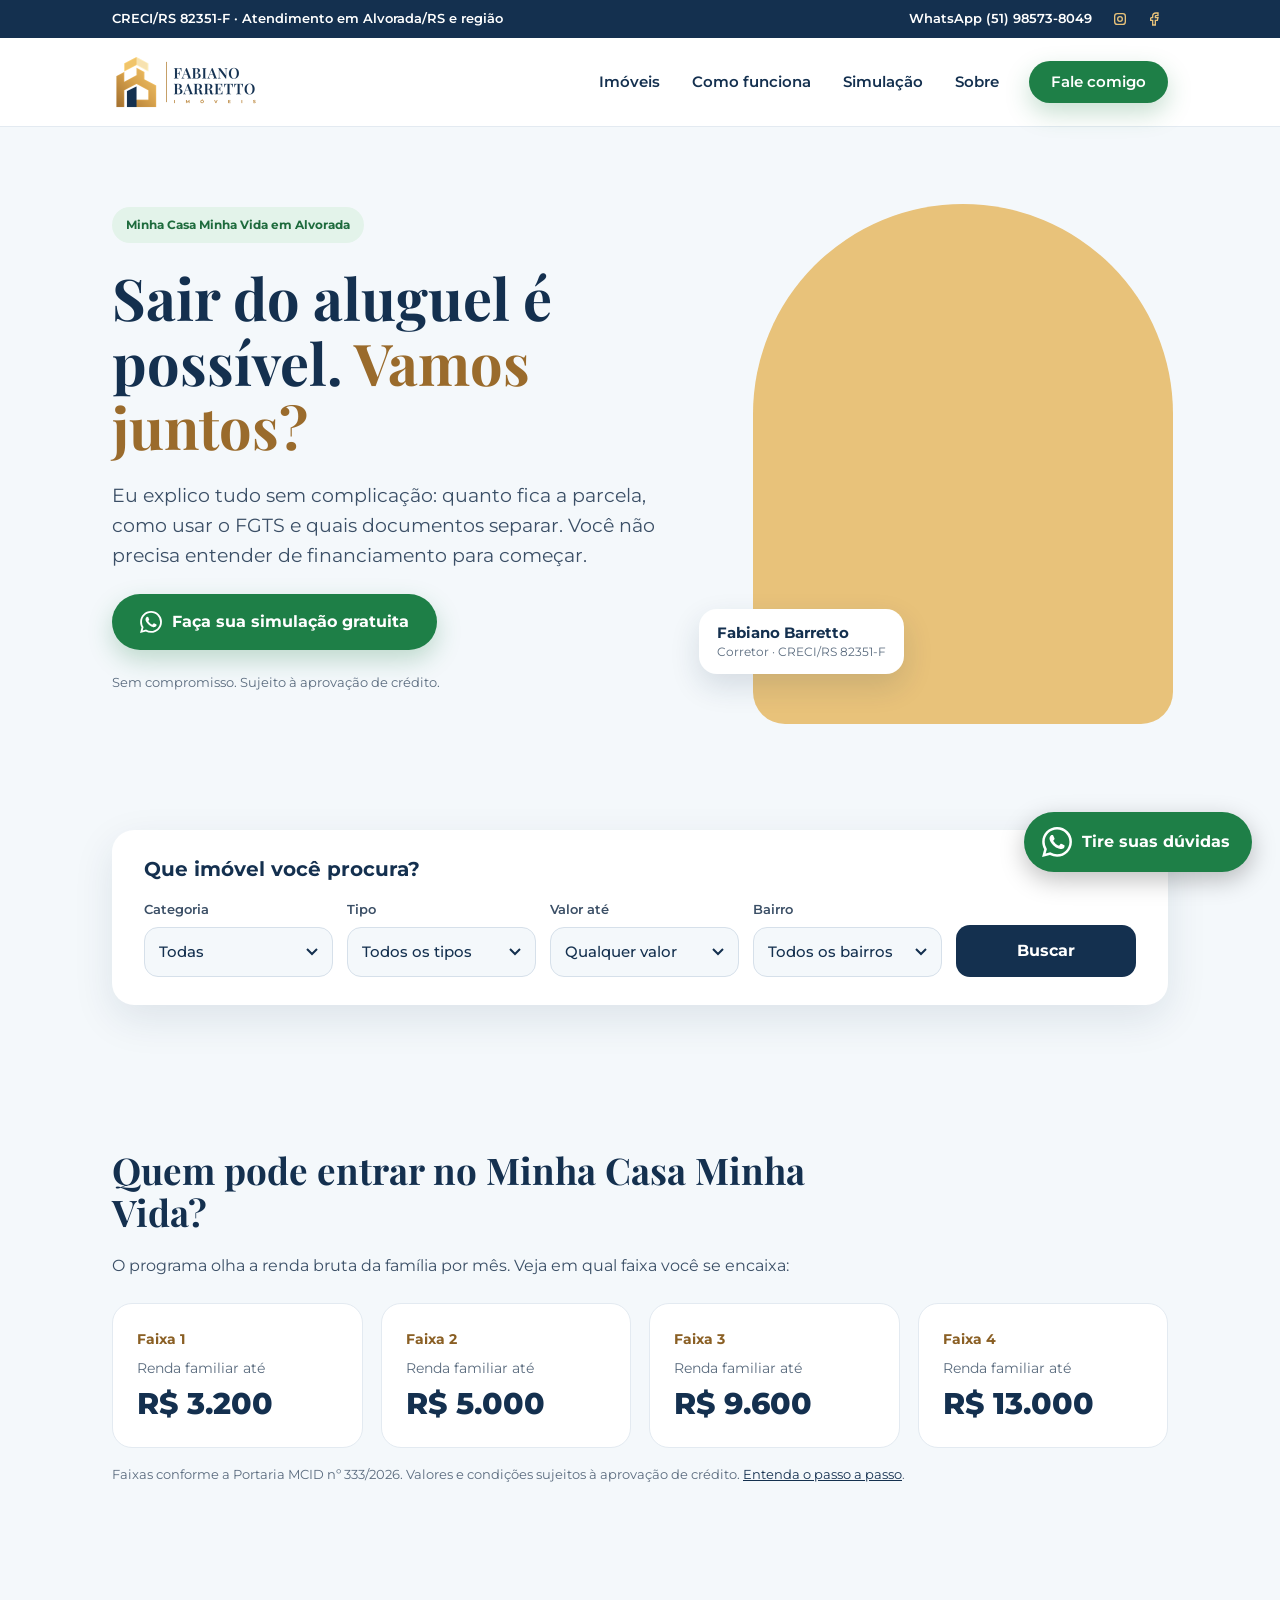
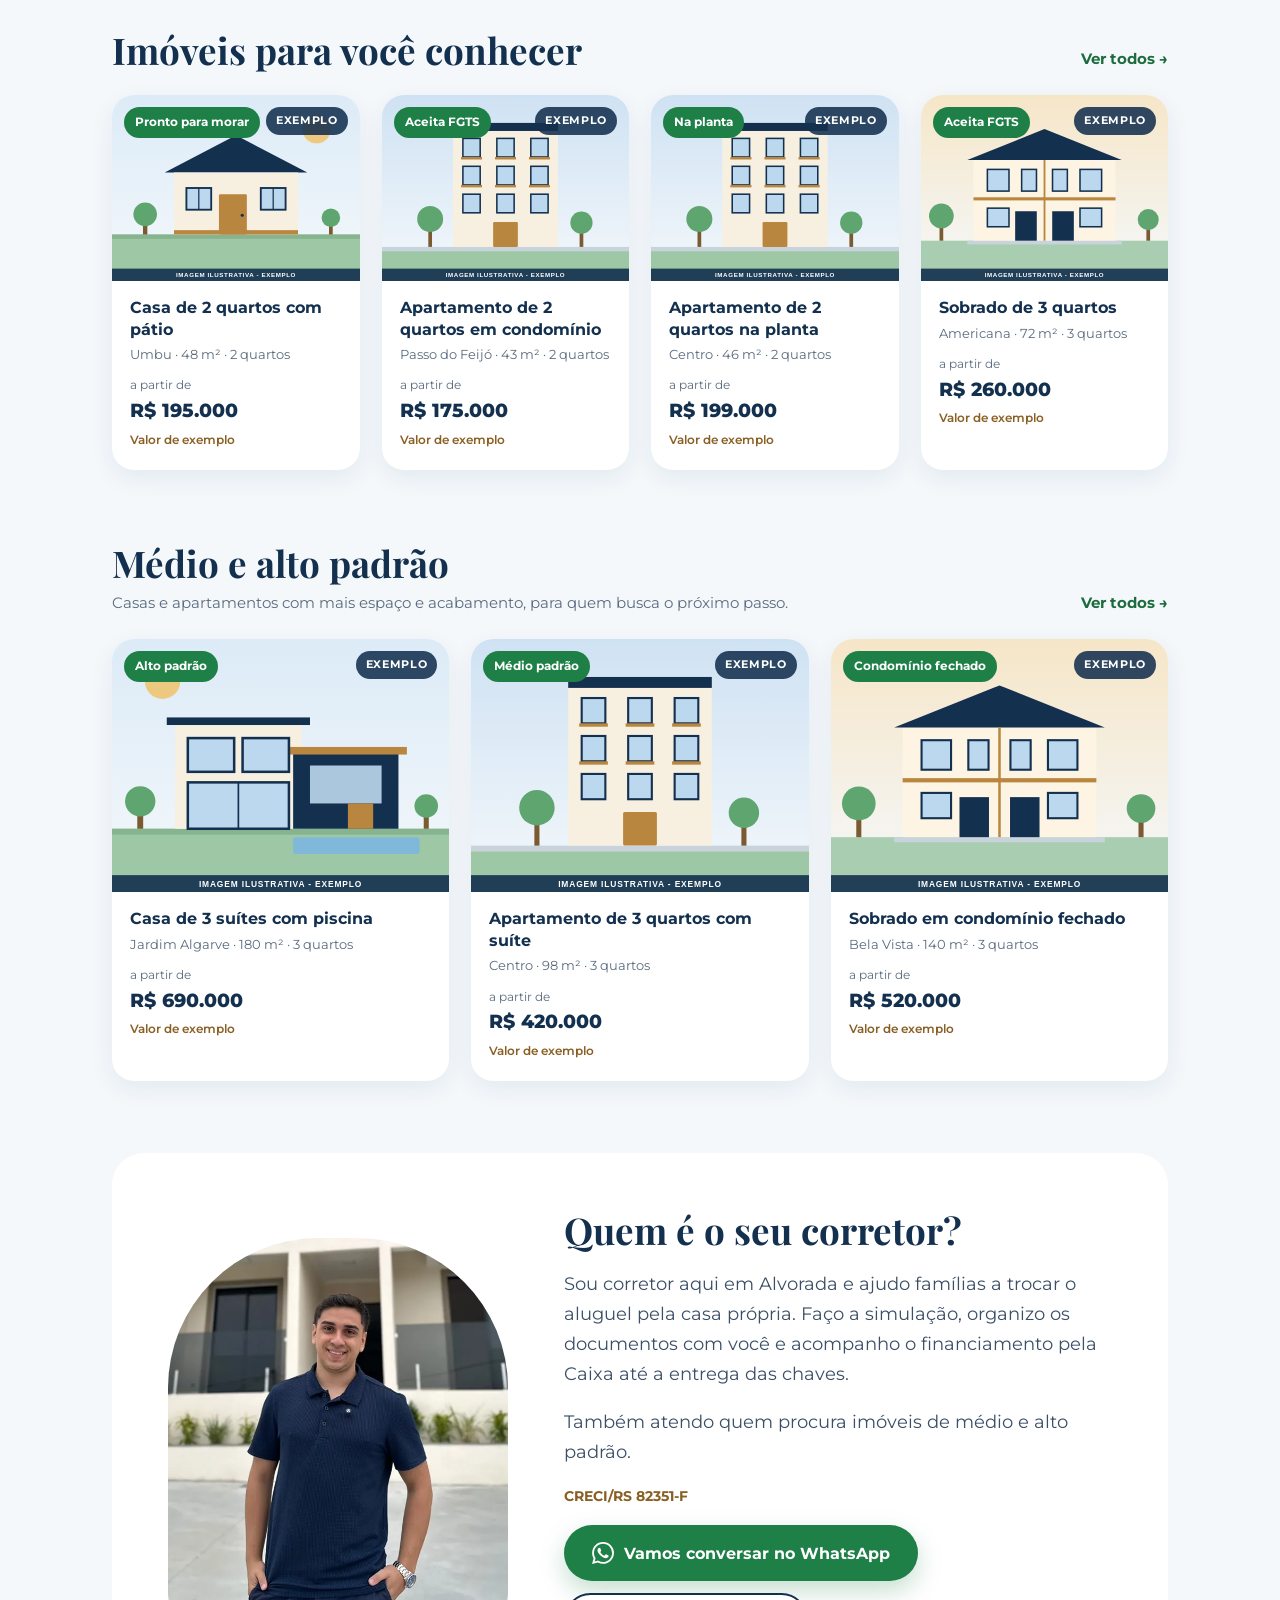
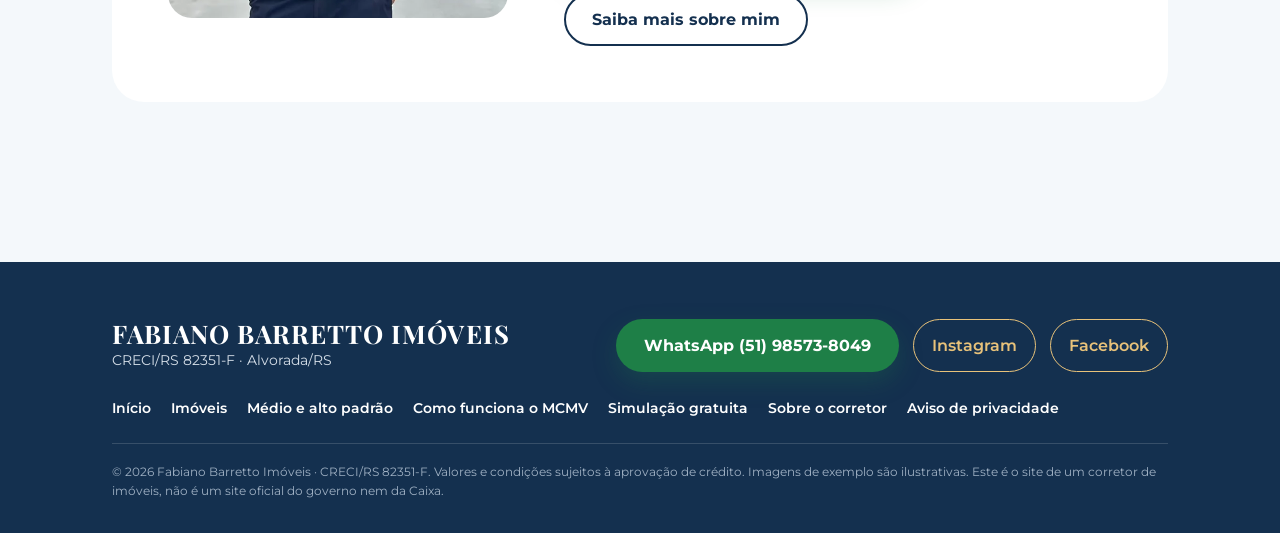
==== commit 18722ccd: "Site: visual novo Claro e acolhedor em todas as páginas, foto do corretor, Quem é o seu corretor? e " ====
--- a/index.html
+++ b/index.html
@@ -23,7 +23,7 @@
 <meta property="og:image:alt" content="Logotipo Fabiano Barretto Imóveis">
 <link rel="preconnect" href="https://fonts.googleapis.com">
 <link rel="preconnect" href="https://fonts.gstatic.com" crossorigin>
-<link href="https://fonts.googleapis.com/css2?family=Montserrat:wght@400;500;600;700&family=Playfair+Display:wght@600&display=swap" rel="stylesheet">
+<link href="https://fonts.googleapis.com/css2?family=Montserrat:wght@400;500;600;700;800&family=Playfair+Display:wght@600;700&display=swap" rel="stylesheet">
 <link rel="stylesheet" href="css/style.css">
 <script type="application/ld+json">
 {
@@ -41,7 +41,7 @@
   "address": { "@type": "PostalAddress", "addressLocality": "Alvorada", "addressRegion": "RS", "addressCountry": "BR" },
   "founder": { "@type": "Person", "name": "Fabiano Barretto", "jobTitle": "Corretor de imóveis", "url": "https://fabianobarrettoimoveis.com.br/sobre.html" },
   "contactPoint": { "@type": "ContactPoint", "contactType": "customer service", "telephone": "+55-51-98573-8049", "url": "https://wa.me/5551985738049", "availableLanguage": "Portuguese" },
-  "knowsAbout": ["Minha Casa Minha Vida", "Financiamento imobiliário", "Compra de imóveis em Alvorada RS"],
+  "knowsAbout": ["Minha Casa Minha Vida", "Financiamento imobiliário", "Compra de imóveis em Alvorada RS", "Imóveis de médio e alto padrão"],
   "areaServed": [
     { "@type": "City", "name": "Alvorada", "containedInPlace": { "@type": "AdministrativeArea", "name": "Rio Grande do Sul" } },
     { "@type": "AdministrativeArea", "name": "Região Metropolitana de Porto Alegre" }
@@ -55,19 +55,29 @@
 </head>
 <body>
 <a class="skip" href="#conteudo">Ir para o conteúdo</a>
+<div class="topo-barra">
+  <div class="container">
+    <span><span class="topo-texto-curto">CRECI/RS 82351-F · Alvorada/RS</span><span class="topo-texto-longo">CRECI/RS 82351-F · Atendimento em Alvorada/RS e região</span></span>
+    <div class="topo-direita">
+      <a class="topo-wa" href="https://wa.me/5551985738049" target="_blank" rel="noopener">WhatsApp (51) 98573-8049</a>
+      <div class="topo-redes">
+        <a href="https://instagram.com/fabianobarrettoimoveis" target="_blank" rel="noopener" aria-label="Instagram"><svg viewBox="0 0 24 24" fill="none" stroke="currentColor" stroke-width="2" aria-hidden="true"><rect x="4" y="4" width="16" height="16" rx="4"></rect><circle cx="12" cy="12" r="3.5"></circle><path d="M16.5 7.5v.01"></path></svg></a>
+        <a href="https://www.facebook.com/profile.php?id=100082310847759" target="_blank" rel="noopener" aria-label="Facebook"><svg viewBox="0 0 24 24" fill="none" stroke="currentColor" stroke-width="2" aria-hidden="true"><path d="M7 10v4h3v7h4v-7h3l1-4h-4V8a1 1 0 0 1 1-1h3V3h-3a5 5 0 0 0-5 5v2H7"></path></svg></a>
+      </div>
+    </div>
+  </div>
+</div>
 <header class="site-header">
   <div class="container header-inner">
     <a class="marca" href="index.html" aria-label="Fabiano Barretto Imóveis, página inicial">
-      <img src="img/simbolo.svg" alt="" width="34" height="40">
-      <span class="marca-texto"><span class="marca-nome">Fabiano Barretto</span><span class="marca-sub">IMÓVEIS</span></span>
+      <img src="img/logo-site.png" alt="Fabiano Barretto Imóveis" width="157" height="54">
     </a>
-    <button class="nav-toggle" type="button" aria-expanded="false" aria-controls="menu">Menu</button>
+    <button class="nav-toggle" type="button" aria-expanded="false" aria-controls="menu" aria-label="Abrir menu"><svg viewBox="0 0 24 24" fill="none" stroke="currentColor" stroke-width="2" aria-hidden="true"><path d="M4 7h16M4 12h16M4 17h16"></path></svg></button>
     <nav class="nav" id="menu" aria-label="Principal">
-      <a href="index.html" aria-current="page">Início</a>
       <a href="imoveis.html">Imóveis</a>
       <a href="como-funciona.html">Como funciona</a>
+      <a href="simulacao.html">Simulação</a>
       <a href="sobre.html">Sobre</a>
-      <a href="simulacao.html">Simulação</a>
       <a class="btn btn-whatsapp" href="https://wa.me/5551985738049" target="_blank" rel="noopener">Fale comigo</a>
     </nav>
   </div>
@@ -75,123 +85,165 @@
 
 <main id="conteudo">
   <section class="hero">
-    <div class="container">
-      <span class="eyebrow">Minha Casa Minha Vida · Alvorada RS</span>
-      <h1>Saia do aluguel e conquiste a sua casa própria</h1>
-      <p class="lead">Vamos juntos conquistar sua casa própria. Eu cuido da simulação, da documentação e dos próximos passos, e acompanho a sua família até a chave na mão.</p>
-      <div class="hero-acoes">
-        <a class="btn btn-whatsapp" href="https://wa.me/5551985738049?text=Ol%C3%A1%2C%20Fabiano!%20Quero%20sair%20do%20aluguel.%20Pode%20me%20ajudar%3F" target="_blank" rel="noopener"><img src="img/whatsapp.svg" alt="" width="22" height="22">Fale comigo no WhatsApp</a>
-        <a class="btn btn-contorno" href="simulacao.html">Fazer simulação gratuita</a>
-      </div>
-      <ul class="hero-confianca">
-        <li>Atendimento próximo, do começo ao fim</li>
-        <li>Corretor com CRECI/RS 82351-F</li>
-        <li>Simulação sem compromisso</li>
+    <div class="container hero-grade">
+      <div class="hero-texto">
+        <span class="selo-verde">Minha Casa Minha Vida em Alvorada</span>
+        <h1>Sair do aluguel é possível. <span>Vamos juntos?</span></h1>
+        <p class="lead">Eu explico tudo sem complicação: quanto fica a parcela, como usar o FGTS e quais documentos separar. Você não precisa entender de financiamento para começar.</p>
+        <div class="hero-acoes">
+          <a class="btn btn-whatsapp" href="simulacao.html"><img src="img/whatsapp.svg" alt="" width="22" height="22">Faça sua simulação gratuita</a>
+        </div>
+        <p class="aviso-pequeno">Sem compromisso. Sujeito à aprovação de crédito.</p>
+      </div>
+      <div class="hero-foto">
+        <picture>
+          <source media="(min-width:720px)" srcset="img/fabiano-destaque-900.webp">
+          <img src="img/fabiano-destaque-600.webp" width="600" height="800" alt="Fabiano Barretto, corretor de imóveis em Alvorada RS" fetchpriority="high">
+        </picture>
+        <div class="hero-cracha"><strong>Fabiano Barretto</strong><span>Corretor · CRECI/RS 82351-F</span></div>
+      </div>
+    </div>
+  </section>
+
+  <section class="secao-busca" aria-labelledby="busca-titulo">
+    <div class="container">
+      <form class="busca" action="imoveis.html" method="get" id="form-busca">
+        <h2 class="busca-titulo" id="busca-titulo">Que imóvel você procura?</h2>
+        <div class="busca-campos">
+          <div>
+            <label for="b-categoria">Categoria</label>
+            <select id="b-categoria" name="categoria">
+              <option value="">Todas</option>
+              <option value="mcmv">Minha Casa Minha Vida</option>
+              <option value="medio-alto">Médio e alto padrão</option>
+            </select>
+          </div>
+          <div>
+            <label for="b-tipo">Tipo</label>
+            <select id="b-tipo" name="tipo">
+              <option value="">Todos os tipos</option>
+              <option value="Casa">Casa</option>
+              <option value="Apartamento">Apartamento</option>
+              <option value="Sobrado">Sobrado</option>
+            </select>
+          </div>
+          <div>
+            <label for="b-valor">Valor até</label>
+            <select id="b-valor" name="valor">
+              <option value="">Qualquer valor</option>
+              <option value="200000">R$ 200 mil</option>
+              <option value="300000">R$ 300 mil</option>
+              <option value="500000">R$ 500 mil</option>
+              <option value="800000">R$ 800 mil</option>
+            </select>
+          </div>
+          <div>
+            <label for="b-bairro">Bairro</label>
+            <select id="b-bairro" name="bairro">
+              <option value="">Todos os bairros</option>
+            </select>
+          </div>
+          <button type="submit">Buscar</button>
+        </div>
+      </form>
+    </div>
+  </section>
+
+  <section id="mcmv">
+    <div class="container">
+      <div class="titulo-secao">
+        <h2>Quem pode entrar no Minha Casa Minha Vida?</h2>
+        <p>O programa olha a renda bruta da família por mês. Veja em qual faixa você se encaixa:</p>
+      </div>
+      <ul class="faixas">
+        <li><span class="faixa-nome">Faixa 1</span><span class="faixa-rotulo">Renda familiar até</span><strong class="faixa-valor">R$ 3.200</strong></li>
+        <li><span class="faixa-nome">Faixa 2</span><span class="faixa-rotulo">Renda familiar até</span><strong class="faixa-valor">R$ 5.000</strong></li>
+        <li><span class="faixa-nome">Faixa 3</span><span class="faixa-rotulo">Renda familiar até</span><strong class="faixa-valor">R$ 9.600</strong></li>
+        <li><span class="faixa-nome">Faixa 4</span><span class="faixa-rotulo">Renda familiar até</span><strong class="faixa-valor">R$ 13.000</strong></li>
       </ul>
-      <p class="aviso-pequeno" style="margin-top:18px">Financiamento sujeito à aprovação de crédito.</p>
-    </div>
-  </section>
-
-  <section id="destaques-secao">
-    <div class="container">
-      <div class="titulo-secao">
-        <span class="eyebrow">Imóveis</span>
-        <h2>Imóveis em destaque</h2>
-        <hr class="linha-dourada">
-        <p>Opções em Alvorada e região, com o valor "a partir de" e tudo o que você precisa saber para decidir.</p>
-      </div>
-      <div class="grade grade-3" id="destaques" aria-live="polite">
+      <p class="aviso-pequeno" style="margin:16px 0 0">Faixas conforme a Portaria MCID nº 333/2026. Valores e condições sujeitos à aprovação de crédito. <a href="como-funciona.html">Entenda o passo a passo</a>.</p>
+    </div>
+  </section>
+
+  <section id="imoveis">
+    <div class="container">
+      <div class="titulo-linha">
+        <h2>Imóveis para você conhecer</h2>
+        <span class="deslize" aria-hidden="true">Deslize →</span>
+        <a class="link-seta" href="imoveis.html?categoria=mcmv">Ver todos →</a>
+      </div>
+      <div class="faixa-imoveis" id="destaques" aria-live="polite">
         <p class="vazio">Carregando imóveis...</p>
       </div>
-      <p style="margin-top:28px"><a class="btn btn-marinho" href="imoveis.html">Ver todos os imóveis</a></p>
-    </div>
-  </section>
-
-  <section class="secao-gelo">
-    <div class="container">
-      <div class="titulo-secao">
-        <span class="eyebrow">Minha Casa Minha Vida</span>
-        <h2>Como funciona, em poucas palavras</h2>
-        <hr class="linha-dourada">
-        <p>O caminho até a casa própria é mais simples quando alguém explica cada etapa. Veja o resumo:</p>
-      </div>
-      <ol class="passos">
-        <li><h3>Conversamos e fazemos sua simulação</h3><p>Você me conta a renda da família e o que procura. Eu mostro o que é possível para o seu caso.</p></li>
-        <li><h3>Separamos os documentos</h3><p>Eu te digo exatamente o que juntar, para você não perder tempo nem fazer viagem à toa.</p></li>
-        <li><h3>Escolhemos o imóvel</h3><p>Você visita as opções que cabem no seu bolso e na sua rotina.</p></li>
-        <li><h3>Análise de crédito e contrato</h3><p>O banco analisa o seu perfil e o imóvel. Eu acompanho cada etapa até a assinatura e a chave.</p></li>
-      </ol>
-      <p style="margin-top:28px"><a class="btn btn-contorno" href="como-funciona.html">Entender o passo a passo completo</a></p>
-    </div>
-  </section>
-
-  <section id="sobre">
-    <div class="container sobre">
-      <div>
-        <span class="eyebrow">Sobre o corretor</span>
-        <h2>Fabiano Barretto, ao lado da sua família</h2>
-        <hr class="linha-dourada">
-        <p>Sou corretor de imóveis em Alvorada, no Rio Grande do Sul, e atendo também a região metropolitana de Porto Alegre. Meu trabalho é ajudar famílias a sair do aluguel pelo Minha Casa Minha Vida, com conversa franca, sem pressa e sem complicação.</p>
-        <p>Cada família tem uma história e um orçamento. Por isso, eu explico tudo com calma, confiro a documentação e fico por perto até o dia de receber a chave.</p>
-        <p style="display:flex;flex-wrap:wrap;gap:12px"><a class="btn btn-whatsapp" href="https://wa.me/5551985738049?text=Ol%C3%A1%2C%20Fabiano!%20Gostaria%20de%20conversar%20sobre%20a%20compra%20da%20minha%20casa." target="_blank" rel="noopener"><img src="img/whatsapp.svg" alt="" width="22" height="22">Conversar com o Fabiano</a> <a class="btn btn-contorno" href="sobre.html">Saiba mais sobre mim</a></p>
-      </div>
-      <div class="sobre-selo">
-        <img src="img/simbolo.svg" alt="Símbolo da marca Fabiano Barretto Imóveis" width="84" height="100">
-        <div class="nome">Fabiano Barretto</div>
-        <div>Corretor de imóveis</div>
-        <div class="creci">CRECI/RS 82351-F</div>
-        <div style="margin-top:8px">Alvorada · RS</div>
-      </div>
-    </div>
-  </section>
-
-  <section class="cta-final">
-    <div class="container">
-      <h2>Vamos descobrir quanto você pode financiar?</h2>
-      <p>A simulação é gratuita e sem compromisso. Preencha em 1 minuto e continue a conversa comigo no WhatsApp.</p>
-      <div class="hero-acoes">
-        <a class="btn btn-whatsapp" href="simulacao.html">Faça sua simulação gratuita</a>
-      </div>
-      <p class="aviso-pequeno" style="color:#b8c7d6;margin-top:18px">Sujeito à aprovação de crédito.</p>
+    </div>
+  </section>
+
+  <section id="alto-padrao" style="padding-top:0">
+    <div class="container">
+      <div class="titulo-linha">
+        <div>
+          <h2>Médio e alto padrão</h2>
+          <p class="aviso-pequeno" style="margin:6px 0 0;font-size:.95rem">Casas e apartamentos com mais espaço e acabamento, para quem busca o próximo passo.</p>
+        </div>
+        <a class="link-seta" href="imoveis.html?categoria=medio-alto">Ver todos →</a>
+      </div>
+      <div class="faixa-imoveis tres" id="destaques-alto" aria-live="polite">
+        <p class="vazio">Carregando imóveis...</p>
+      </div>
+    </div>
+  </section>
+
+  <section id="sobre" style="padding-top:0">
+    <div class="container">
+      <div class="bloco-sobre">
+        <div class="foto-arco">
+          <picture>
+            <source media="(min-width:720px)" srcset="img/fabiano-sobre-640.webp">
+            <img src="img/fabiano-sobre-400.webp" width="400" height="500" alt="Fabiano Barretto, corretor de imóveis em Alvorada RS" loading="lazy">
+          </picture>
+        </div>
+        <div style="display:flex;flex-direction:column;gap:18px">
+          <h2>Quem é o seu corretor?</h2>
+          <p>Sou corretor aqui em Alvorada e ajudo famílias a trocar o aluguel pela casa própria. Faço a simulação, organizo os documentos com você e acompanho o financiamento pela Caixa até a entrega das chaves.</p>
+          <p>Também atendo quem procura imóveis de médio e alto padrão.</p>
+          <span class="creci-destaque">CRECI/RS 82351-F</span>
+          <div class="acoes">
+            <a class="btn btn-whatsapp" href="https://wa.me/5551985738049?text=Ol%C3%A1%2C%20Fabiano!%20Vim%20pelo%20seu%20site%20e%20quero%20conversar." target="_blank" rel="noopener"><img src="img/whatsapp.svg" alt="" width="22" height="22">Vamos conversar no WhatsApp</a>
+            <a class="btn btn-contorno" href="sobre.html">Saiba mais sobre mim</a>
+          </div>
+        </div>
+      </div>
     </div>
   </section>
 </main>
 
 <footer class="site-footer">
   <div class="container">
-    <div class="footer-grade">
-      <div class="footer-marca">
-        <a class="marca" href="index.html">
-          <img src="img/simbolo.svg" alt="" width="40" height="48">
-          <span class="marca-texto"><span class="marca-nome">Fabiano Barretto</span><span class="marca-sub">IMÓVEIS</span></span>
-        </a>
-        <p style="margin-top:14px">Minha Casa Minha Vida em Alvorada RS e região. Vamos juntos conquistar sua casa própria.</p>
-        <p><strong>CRECI/RS 82351-F</strong></p>
-      </div>
+    <div class="footer-topo">
       <div>
-        <h2>Contato</h2>
-        <ul class="footer-lista">
-          <li><a href="https://wa.me/5551985738049" target="_blank" rel="noopener">WhatsApp (51) 98573-8049</a></li>
-          <li><a href="https://instagram.com/fabianobarrettoimoveis" target="_blank" rel="noopener">Instagram @fabianobarrettoimoveis</a></li>
-          <li><a href="https://www.facebook.com/profile.php?id=100082310847759" target="_blank" rel="noopener">Facebook Fabiano Barretto Imóveis</a></li>
-        </ul>
-      </div>
-      <div>
-        <h2>Navegue</h2>
-        <ul class="footer-lista">
-          <li><a href="imoveis.html">Imóveis</a></li>
-          <li><a href="como-funciona.html">Como funciona o MCMV</a></li>
-          <li><a href="simulacao.html">Simulação gratuita</a></li>
-          <li><a href="sobre.html">Sobre o corretor</a></li>
-          <li><a href="privacidade.html">Aviso de privacidade</a></li>
-        </ul>
-      </div>
-    </div>
-    <p class="footer-legal">&copy; <span id="ano">2026</span> Fabiano Barretto Imóveis · CRECI/RS 82351-F. Este é um site de um corretor de imóveis e não é um site oficial do governo nem da Caixa. Condições do Minha Casa Minha Vida sujeitas às regras vigentes e à aprovação de crédito.</p>
+        <div class="footer-nome">FABIANO BARRETTO IMÓVEIS</div>
+        <div>CRECI/RS 82351-F · Alvorada/RS</div>
+      </div>
+      <div class="footer-botoes">
+        <a class="btn btn-whatsapp" href="https://wa.me/5551985738049" target="_blank" rel="noopener">WhatsApp (51) 98573-8049</a>
+        <a class="btn btn-dourado" href="https://instagram.com/fabianobarrettoimoveis" target="_blank" rel="noopener">Instagram</a>
+        <a class="btn btn-dourado" href="https://www.facebook.com/profile.php?id=100082310847759" target="_blank" rel="noopener">Facebook</a>
+      </div>
+    </div>
+    <ul class="footer-nav" aria-label="Páginas do site">
+      <li><a href="index.html">Início</a></li>
+      <li><a href="imoveis.html">Imóveis</a></li>
+      <li><a href="imoveis.html?categoria=medio-alto">Médio e alto padrão</a></li>
+      <li><a href="como-funciona.html">Como funciona o MCMV</a></li>
+      <li><a href="simulacao.html">Simulação gratuita</a></li>
+      <li><a href="sobre.html">Sobre o corretor</a></li>
+      <li><a href="privacidade.html">Aviso de privacidade</a></li>
+    </ul>
+    <p class="footer-legal">&copy; <span id="ano">2026</span> Fabiano Barretto Imóveis · CRECI/RS 82351-F. Valores e condições sujeitos à aprovação de crédito. Imagens de exemplo são ilustrativas. Este é o site de um corretor de imóveis, não é um site oficial do governo nem da Caixa.</p>
   </div>
 </footer>
 
-<a class="wa-flutuante" href="https://wa.me/5551985738049?text=Ol%C3%A1%2C%20Fabiano!%20Vim%20pelo%20seu%20site." target="_blank" rel="noopener" aria-label="Fale comigo no WhatsApp"><img src="img/whatsapp.svg" alt="" width="32" height="32"></a>
+<a class="wa-flutuante" href="https://wa.me/5551985738049?text=Ol%C3%A1%2C%20Fabiano!%20Vim%20pelo%20seu%20site." target="_blank" rel="noopener" aria-label="Fale comigo no WhatsApp"><img src="img/whatsapp.svg" alt="" width="30" height="30"><span>Tire suas dúvidas</span></a>
 <script src="js/main.js" defer></script>
 </body>
 </html>
--- a/css/style.css
+++ b/css/style.css
@@ -1,132 +1,194 @@
-/* Fabiano Barretto Imóveis — estilos (celular primeiro) */
+/* Fabiano Barretto Imóveis — estilos (celular primeiro)
+   Visual "Claro e acolhedor" (protótipo 2, escolhido pelo usuário em 14/11/2026). */
 :root{
   --marinho:#14304F;
   --marinho-2:#1d4268;
   --dourado:#B8863F;
-  --dourado-texto:#8A6120;   /* dourado mais escuro, para texto pequeno (contraste) */
+  --dourado-texto:#8A5F24;   /* dourado escuro para texto pequeno (contraste AA) */
+  --dourado-titulo:#9A6B2C;  /* dourado dos títulos grandes, sobre o fundo gelo (contraste AA para texto grande) */
   --dourado-claro:#E8C27A;
   --gelo:#F4F8FB;
   --branco:#fff;
   --verde:#2E9E5B;           /* verde da marca */
-  --verde-botao:#1E7F47;     /* tom mais escuro do verde da marca, para texto branco com contraste AA */
+  --verde-botao:#1E7F47;     /* verde dos botões com texto branco (contraste AA) */
   --verde-botao-hover:#17663A;
-  --texto:#1c2b3a;
-  --texto-suave:#4a5b6b;
-  --borda:#dbe4ec;
-  --raio:14px;
-  --sombra:0 6px 24px rgba(20,48,79,.10);
+  --verde-texto:#1E6B3D;
+  --verde-fundo:#E3F3EA;
+  --texto:#14304F;
+  --texto-suave:#3B4F66;
+  --texto-apoio:#5A6B7E;
+  --borda:#E3EAF1;
+  --borda-campo:#D6E0EA;
+  --raio:22px;
+  --sombra:0 8px 24px rgba(20,48,79,.07);
+  --sombra-forte:0 14px 40px rgba(20,48,79,.10);
   --fonte-titulo:'Playfair Display',Georgia,'Times New Roman',serif;
   --fonte-texto:'Montserrat',system-ui,-apple-system,'Segoe UI',Arial,sans-serif;
 }
 *,*::before,*::after{box-sizing:border-box}
 html{scroll-behavior:smooth;-webkit-text-size-adjust:100%}
-body{margin:0;font-family:var(--fonte-texto);font-size:1rem;line-height:1.65;color:var(--texto);background:var(--branco);overflow-x:hidden}
+body{margin:0;font-family:var(--fonte-texto);font-size:1rem;line-height:1.65;color:var(--texto);background:var(--gelo);overflow-x:hidden}
 img,svg{max-width:100%;height:auto;display:block}
 a{color:var(--marinho)}
-h1,h2,h3{font-family:var(--fonte-titulo);color:var(--marinho);line-height:1.2;margin:0 0 .6em;font-weight:600}
-h1{font-size:2rem}
-h2{font-size:1.65rem}
-h3{font-size:1.2rem}
+a:hover{color:var(--verde-texto)}
+h1,h2,h3{font-family:var(--fonte-titulo);color:var(--marinho);line-height:1.15;margin:0 0 .5em;font-weight:700}
+h1{font-size:2.25rem}
+h2{font-size:1.7rem}
+h3{font-size:1.15rem}
 p{margin:0 0 1em}
 ul{padding-left:1.2em}
-.container{width:100%;max-width:1120px;margin:0 auto;padding:0 20px}
+.container{width:100%;max-width:1136px;margin:0 auto;padding:0 20px}
 .sr-only{position:absolute;width:1px;height:1px;overflow:hidden;clip:rect(0 0 0 0);white-space:nowrap}
 .skip{position:absolute;left:-999px;top:8px;background:var(--marinho);color:#fff;padding:10px 16px;border-radius:8px;z-index:100}
 .skip:focus{left:8px}
-:focus-visible{outline:3px solid var(--dourado);outline-offset:3px;border-radius:4px}
+:focus-visible{outline:3px solid var(--dourado);outline-offset:3px;border-radius:6px}
+
+/* Barra fina */
+.topo-barra{background:var(--marinho);color:#fff;font-size:.72rem;font-weight:600}
+.topo-barra .container{display:flex;justify-content:space-between;align-items:center;gap:12px;min-height:34px}
+.topo-barra a{color:#fff;text-decoration:none}
+.topo-barra .topo-wa{display:none;font-weight:600}
+.topo-redes{display:flex;gap:6px;align-items:center}
+.topo-redes a{color:var(--dourado-claro);display:flex;padding:6px}
+.topo-redes svg{width:16px;height:16px}
+.topo-texto-longo{display:none}
 
 /* Cabeçalho */
-.site-header{position:sticky;top:0;z-index:50;background:rgba(255,255,255,.97);border-bottom:1px solid var(--borda)}
+.site-header{position:sticky;top:0;z-index:50;background:#fff;box-shadow:0 1px 0 var(--borda)}
 .header-inner{display:flex;align-items:center;justify-content:space-between;gap:12px;min-height:68px}
-.marca{display:flex;align-items:center;gap:10px;text-decoration:none;color:var(--marinho)}
-.marca img{width:34px;height:auto}
-.marca-texto{display:flex;flex-direction:column;line-height:1}
-.marca-nome{font-family:var(--fonte-titulo);font-weight:600;font-size:1.05rem;letter-spacing:.08em;text-transform:uppercase}
-.marca-sub{font-size:.62rem;font-weight:700;letter-spacing:.42em;color:var(--dourado-texto);margin-top:4px}
-.nav-toggle{background:none;border:1px solid var(--borda);border-radius:10px;padding:10px 12px;cursor:pointer;color:var(--marinho);font:inherit;font-weight:600;font-size:.9rem}
-.nav{display:none;position:absolute;left:0;right:0;top:100%;background:#fff;border-bottom:1px solid var(--borda);box-shadow:var(--sombra);padding:8px 20px 18px}
+.marca{display:flex;align-items:center;text-decoration:none}
+.marca img{height:40px;width:auto}
+.nav-toggle{width:44px;height:44px;border:0;background:var(--gelo);color:var(--marinho);border-radius:12px;display:flex;align-items:center;justify-content:center;cursor:pointer}
+.nav-toggle svg{width:22px;height:22px}
+.nav{display:none;position:absolute;left:0;right:0;top:100%;background:#fff;border-bottom:1px solid var(--borda);box-shadow:var(--sombra-forte);padding:8px 20px 20px}
 .nav.aberto{display:block}
-.nav a{display:block;padding:12px 4px;text-decoration:none;font-weight:600;color:var(--marinho);border-bottom:1px solid var(--gelo)}
+.nav a{display:block;padding:13px 4px;text-decoration:none;font-weight:600;color:var(--marinho);border-bottom:1px solid var(--gelo)}
 .nav a[aria-current="page"]{color:var(--dourado-texto)}
-.nav .btn{margin-top:12px;text-align:center;border-bottom:0}
+.nav .btn{margin-top:14px;text-align:center;border-bottom:0}
 .nav a.btn-whatsapp{color:#fff}
 
 /* Botões */
-.btn{display:inline-flex;align-items:center;justify-content:center;gap:10px;padding:14px 24px;border-radius:999px;font:inherit;font-weight:700;font-size:1rem;text-decoration:none;border:2px solid transparent;cursor:pointer;line-height:1.2;transition:background .2s,transform .1s}
+.btn{display:inline-flex;align-items:center;justify-content:center;gap:10px;padding:15px 26px;border-radius:999px;font:inherit;font-weight:700;font-size:1rem;text-decoration:none;border:2px solid transparent;cursor:pointer;line-height:1.2;transition:background .2s,transform .1s,color .2s}
 .btn:active{transform:translateY(1px)}
-.btn-whatsapp{background:var(--verde-botao);color:#fff}
-.btn-whatsapp:hover{background:var(--verde-botao-hover)}
+.btn-whatsapp{background:var(--verde-botao);color:#fff;box-shadow:0 10px 24px rgba(30,127,71,.25)}
+.btn-whatsapp:hover{background:var(--verde-botao-hover);color:#fff}
 .btn-marinho{background:var(--marinho);color:#fff}
-.btn-marinho:hover{background:var(--marinho-2)}
-.btn-contorno{background:transparent;color:var(--marinho);border-color:var(--marinho)}
+.btn-marinho:hover{background:var(--marinho-2);color:#fff}
+.btn-contorno{background:#fff;color:var(--marinho);border-color:var(--marinho)}
 .btn-contorno:hover{background:var(--marinho);color:#fff}
-.btn svg{width:22px;height:22px;flex:none}
+.btn img,.btn svg{width:22px;height:22px;flex:none}
 .btn-bloco{width:100%}
+.link-seta{font-weight:700;font-size:.95rem;color:var(--verde-texto);text-decoration:none;white-space:nowrap}
+.link-seta:hover{text-decoration:underline}
 
 /* Botão flutuante WhatsApp */
-.wa-flutuante{position:fixed;right:16px;bottom:16px;z-index:60;width:60px;height:60px;border-radius:50%;background:var(--verde-botao);color:#fff;display:flex;align-items:center;justify-content:center;box-shadow:0 8px 24px rgba(0,0,0,.28)}
-.wa-flutuante:hover{background:var(--verde-botao-hover)}
-.wa-flutuante svg{width:32px;height:32px}
+.wa-flutuante{position:fixed;right:18px;bottom:18px;z-index:60;width:58px;height:58px;border-radius:999px;background:var(--verde-botao);color:#fff;display:flex;align-items:center;justify-content:center;gap:10px;box-shadow:0 8px 24px rgba(0,0,0,.25);text-decoration:none;font-weight:700}
+.wa-flutuante:hover{background:var(--verde-botao-hover);color:#fff}
+.wa-flutuante img{width:30px;height:30px}
+.wa-flutuante span{display:none}
 
 /* Seções */
-section{padding:56px 0}
-.secao-gelo{background:var(--gelo)}
-.eyebrow{display:inline-block;font-size:.78rem;font-weight:700;letter-spacing:.14em;text-transform:uppercase;color:var(--dourado-texto);margin-bottom:10px}
-.titulo-secao{max-width:640px;margin-bottom:28px}
-.titulo-secao p{color:var(--texto-suave)}
+section{padding:48px 0}
+.secao-gelo{background:transparent}
+.secao-branca{background:#fff}
+.eyebrow{display:inline-block;font-size:.78rem;font-weight:700;letter-spacing:.12em;text-transform:uppercase;color:var(--dourado-texto);margin-bottom:10px}
+.titulo-secao{max-width:720px;margin-bottom:24px}
+.titulo-secao p{color:var(--texto-suave);font-size:1.02rem}
+.titulo-linha{display:flex;flex-wrap:wrap;justify-content:space-between;align-items:flex-end;gap:8px 16px;margin-bottom:18px}
+.titulo-linha h2{margin:0}
+.titulo-linha>h2,.titulo-linha>div{flex:1 1 100%}
 .linha-dourada{width:56px;height:3px;background:var(--dourado);border:0;margin:0 0 18px}
-
-/* Hero */
-.hero{background:linear-gradient(160deg,var(--gelo) 0%,#fff 60%);padding:40px 0 56px;position:relative;overflow:hidden}
-.hero::after{content:"";position:absolute;right:-40px;bottom:-30px;width:260px;height:310px;background:url(../img/simbolo.svg) no-repeat center/contain;opacity:.10;pointer-events:none}
-.hero .container{position:relative;z-index:1}
-.hero h1{font-size:2.15rem;max-width:14em}
-.hero p.lead{font-size:1.1rem;color:var(--texto-suave);max-width:32em}
-.hero-acoes{display:flex;flex-direction:column;gap:12px;margin-top:24px}
-.hero-confianca{display:flex;flex-wrap:wrap;gap:10px 22px;list-style:none;padding:0;margin:28px 0 0;font-size:.9rem;font-weight:600;color:var(--marinho)}
-.hero-confianca li::before{content:"✓";color:var(--verde-botao);font-weight:700;margin-right:8px}
-.aviso-pequeno{font-size:.82rem;color:var(--texto-suave)}
+.aviso-pequeno{font-size:.82rem;color:var(--texto-apoio)}
+
+/* Destaque (início) */
+.hero{padding:28px 0 36px}
+/* No celular a foto entra entre o título e o texto: .hero-texto vira "contents" e a ordem vem de "order" */
+.hero-grade{display:flex;flex-direction:column;gap:18px}
+.hero-texto{display:contents}
+.hero-texto .selo-verde{order:1}
+.hero-texto h1{order:2}
+.hero-grade>.hero-foto{order:3}
+.hero-texto .lead{order:4}
+.hero-texto .hero-acoes{order:5}
+.hero-texto .aviso-pequeno{order:6}
+.selo-verde{align-self:flex-start;background:var(--verde-fundo);color:var(--verde-texto);font-size:.78rem;font-weight:700;padding:8px 14px;border-radius:999px}
+.hero h1{font-size:2.25rem;line-height:1.12;margin:0}
+.hero h1 span{color:var(--dourado-titulo)}
+.hero .lead{font-size:1rem;line-height:1.6;color:var(--texto-suave);margin:0;max-width:35em}
+.hero-acoes{display:flex;flex-direction:column;gap:12px}
+.hero-foto{position:relative;width:270px;height:330px;margin:6px auto 4px}
+.hero-foto::before{content:"";position:absolute;inset:0;border-radius:135px 135px 24px 24px;background:var(--dourado-claro);transform:translate(12px,10px)}
+.hero-foto img{position:relative;width:100%;height:100%;border-radius:135px 135px 24px 24px;object-fit:cover;object-position:55% 75%}
+.hero-cracha{display:none;position:absolute;left:-36px;bottom:36px;background:#fff;border-radius:18px;padding:14px 18px;box-shadow:0 12px 30px rgba(20,48,79,.14);flex-direction:column;gap:2px;line-height:1.3}
+.hero-cracha strong{font-size:.95rem}
+.hero-cracha span{font-size:.75rem;color:var(--texto-apoio)}
+.hero .hero-texto .aviso-pequeno{text-align:center;margin:0}
+
+/* Busca */
+.busca{background:#fff;border-radius:22px;box-shadow:var(--sombra-forte);padding:20px;display:grid;gap:14px}
+.busca-titulo{font-family:var(--fonte-texto);font-size:1.1rem;font-weight:700;margin:0}
+.busca-campos{display:grid;gap:14px}
+.busca label,.filtros label{font-size:.82rem;font-weight:600;color:var(--texto-suave);margin-bottom:6px}
+.busca select,.filtros select{appearance:none;-webkit-appearance:none;height:50px;padding:0 40px 0 14px;border:1.5px solid var(--borda-campo);border-radius:14px;background:var(--gelo) url("data:image/svg+xml,%3Csvg xmlns='http://www.w3.org/2000/svg' width='12' height='8' viewBox='0 0 12 8'%3E%3Cpath d='M1 1l5 5 5-5' fill='none' stroke='%2314304F' stroke-width='2'/%3E%3C/svg%3E") no-repeat right 14px center;font:500 .95rem var(--fonte-texto);color:var(--marinho)}
+.busca button{height:52px;border:0;border-radius:14px;background:var(--marinho);color:#fff;font:700 1rem var(--fonte-texto);cursor:pointer}
+.busca button:hover{background:var(--marinho-2)}
+
+/* Faixas MCMV */
+.faixas{display:grid;grid-template-columns:repeat(2,minmax(0,1fr));gap:12px;margin:0;padding:0;list-style:none}
+.faixas li{background:#fff;border-radius:18px;padding:16px;display:flex;flex-direction:column;gap:2px;border:1.5px solid var(--borda)}
+.faixa-nome{font-size:.82rem;font-weight:700;color:var(--dourado-texto)}
+.faixa-rotulo{font-size:.75rem;color:var(--texto-apoio)}
+.faixa-valor{font-size:1.4rem;font-weight:800;color:var(--marinho);line-height:1.2}
 
 /* Cartões e grades */
 .grade{display:grid;gap:20px}
-.card{background:#fff;border:1px solid var(--borda);border-radius:var(--raio);box-shadow:var(--sombra);overflow:hidden}
-.card-corpo{padding:18px 20px 22px}
+.card{background:#fff;border:0;border-radius:var(--raio);box-shadow:var(--sombra);overflow:hidden}
+.card-corpo{padding:20px 22px 24px}
+
+/* Faixa de imóveis que desliza no celular */
+.faixa-imoveis{display:flex;gap:14px;overflow-x:auto;scroll-snap-type:x mandatory;padding:4px 20px 14px;margin:0 -20px;scrollbar-width:none}
+.faixa-imoveis::-webkit-scrollbar{display:none}
+.faixa-imoveis>*{flex:0 0 268px;scroll-snap-align:start}
+.deslize{font-size:.75rem;color:var(--texto-apoio)}
 
 /* Imóveis */
-.imovel-card{display:flex;flex-direction:column;text-decoration:none;color:inherit;height:100%}
-.imovel-card:hover{box-shadow:0 10px 30px rgba(20,48,79,.18)}
+.imovel-card{display:flex;flex-direction:column;text-decoration:none;color:inherit;height:100%;background:#fff;border-radius:var(--raio);overflow:hidden;box-shadow:var(--sombra);transition:box-shadow .2s,transform .2s}
+.imovel-card:hover{box-shadow:0 14px 34px rgba(20,48,79,.16);color:inherit}
 .imovel-foto{position:relative;aspect-ratio:4/3;background:var(--gelo)}
 .imovel-foto img{width:100%;height:100%;object-fit:cover}
-.selo{position:absolute;top:12px;left:12px;background:var(--dourado-texto);color:#fff;font-size:.72rem;font-weight:700;letter-spacing:.08em;text-transform:uppercase;padding:5px 10px;border-radius:999px}
-.selo-ilustrativa{left:auto;right:12px;background:rgba(20,48,79,.85)}
-.imovel-corpo{padding:16px 20px 20px;display:flex;flex-direction:column;gap:6px;flex:1}
-.imovel-bairro{font-size:.82rem;font-weight:600;color:var(--dourado-texto);text-transform:uppercase;letter-spacing:.06em}
-.imovel-titulo{font-family:var(--fonte-titulo);font-size:1.2rem;color:var(--marinho);margin:0}
-.imovel-preco{font-size:.8rem;color:var(--texto-suave)}
-.imovel-preco strong{display:block;font-size:1.3rem;color:var(--marinho)}
-.imovel-meta{display:flex;flex-wrap:wrap;gap:6px 16px;list-style:none;padding:0;margin:4px 0 0;font-size:.88rem;color:var(--texto-suave)}
-.vazio,.erro-dados{padding:24px;border:1px dashed var(--borda);border-radius:var(--raio);background:var(--gelo);text-align:center}
-
-/* Filtros */
-.filtros{display:grid;gap:14px;background:var(--gelo);padding:18px;border-radius:var(--raio);margin-bottom:28px;border:1px solid var(--borda)}
+.etiqueta{position:absolute;top:12px;left:12px;background:var(--verde-botao);color:#fff;font-size:.72rem;font-weight:700;padding:6px 11px;border-radius:999px}
+.selo{position:absolute;top:12px;right:12px;background:var(--dourado-texto);color:#fff;font-size:.68rem;font-weight:700;letter-spacing:.06em;text-transform:uppercase;padding:5px 10px;border-radius:999px}
+.selo-ilustrativa{background:rgba(20,48,79,.88)}
+.imovel-corpo{padding:16px 18px 20px;display:flex;flex-direction:column;gap:4px;flex:1}
+.imovel-titulo{font-family:var(--fonte-texto);font-size:1rem;font-weight:700;color:var(--marinho);margin:0;line-height:1.35}
+.imovel-bairro{font-size:.8rem;color:var(--texto-apoio)}
+.imovel-preco{font-size:.75rem;color:var(--texto-apoio);margin:6px 0 0}
+.imovel-preco strong{display:block;font-size:1.2rem;font-weight:800;color:var(--marinho)}
+.valor-exemplo{font-size:.72rem;color:var(--dourado-texto);font-weight:600}
+.imovel-meta{display:flex;flex-wrap:wrap;gap:4px 14px;list-style:none;padding:0;margin:2px 0 0;font-size:.82rem;color:var(--texto-apoio)}
+.vazio,.erro-dados{padding:24px;border:1.5px dashed var(--borda-campo);border-radius:var(--raio);background:#fff;text-align:center}
+.faixa-imoveis>.vazio,.faixa-imoveis>.erro-dados{flex:1 0 100%}
+
+/* Filtros (página de imóveis) */
+.filtros{display:grid;gap:14px;background:#fff;padding:20px;border-radius:22px;margin-bottom:24px;box-shadow:var(--sombra-forte)}
 label{display:block;font-weight:600;font-size:.9rem;margin-bottom:6px;color:var(--marinho)}
-input,select,textarea{width:100%;font:inherit;font-size:1rem;padding:13px 14px;border:1.5px solid #b7c5d3;border-radius:10px;background:#fff;color:var(--texto)}
+input,select,textarea{width:100%;font:inherit;font-size:1rem;padding:13px 14px;border:1.5px solid var(--borda-campo);border-radius:14px;background:#fff;color:var(--marinho)}
 input:focus,select:focus{border-color:var(--marinho)}
 .contagem{font-weight:600;color:var(--texto-suave);margin:0 0 16px}
 
 /* Passos */
-.passos{list-style:none;counter-reset:passo;padding:0;margin:0;display:grid;gap:16px}
-.passos li{counter-increment:passo;position:relative;background:#fff;border:1px solid var(--borda);border-radius:var(--raio);padding:18px 18px 18px 68px;box-shadow:var(--sombra)}
-.passos li::before{content:counter(passo);position:absolute;left:16px;top:16px;width:38px;height:38px;border-radius:50%;background:var(--marinho);color:var(--dourado-claro);font-family:var(--fonte-titulo);font-weight:600;font-size:1.2rem;display:flex;align-items:center;justify-content:center}
-.passos h3{margin-bottom:.3em}
+.passos{list-style:none;counter-reset:passo;padding:0;margin:0;display:grid;gap:14px}
+.passos li{counter-increment:passo;position:relative;background:#fff;border-radius:20px;padding:20px 20px 20px 72px;box-shadow:var(--sombra)}
+.passos li::before{content:counter(passo);position:absolute;left:18px;top:18px;width:40px;height:40px;border-radius:50%;background:var(--dourado-claro);color:var(--marinho);font-family:var(--fonte-titulo);font-weight:700;font-size:1.2rem;display:flex;align-items:center;justify-content:center}
+.passos h3{font-family:var(--fonte-texto);font-size:1.02rem;margin-bottom:.3em}
 .passos p{margin:0;color:var(--texto-suave)}
 
 /* Tabela */
 .tabela-rolagem{overflow-x:auto}
-table{width:100%;border-collapse:collapse;background:#fff;border-radius:var(--raio);overflow:hidden;box-shadow:var(--sombra);font-size:.95rem}
-th,td{padding:12px 14px;text-align:left;border-bottom:1px solid var(--borda)}
+table{width:100%;border-collapse:collapse;background:#fff;border-radius:20px;overflow:hidden;box-shadow:var(--sombra);font-size:.95rem}
+th,td{padding:14px 16px;text-align:left;border-bottom:1px solid var(--borda)}
 th{background:var(--marinho);color:#fff;font-weight:600}
-caption{caption-side:bottom;text-align:left;padding-top:10px;font-size:.82rem;color:var(--texto-suave)}
+caption{caption-side:bottom;text-align:left;padding-top:10px;font-size:.82rem;color:var(--texto-apoio)}
 
 /* Listas com marca */
 .lista-check{list-style:none;padding:0;margin:0;display:grid;gap:10px}
@@ -134,25 +196,30 @@
 .lista-check li::before{content:"✓";position:absolute;left:0;top:0;color:#fff;background:var(--verde-botao);width:20px;height:20px;border-radius:50%;font-size:.75rem;display:flex;align-items:center;justify-content:center;margin-top:4px}
 
 /* FAQ */
-details{background:#fff;border:1px solid var(--borda);border-radius:12px;padding:0 18px;margin-bottom:10px}
-summary{cursor:pointer;padding:16px 0;font-weight:700;color:var(--marinho)}
+details{background:#fff;border-radius:16px;padding:0 20px;margin-bottom:10px;box-shadow:var(--sombra)}
+summary{cursor:pointer;padding:18px 0;font-weight:700;color:var(--marinho)}
 details p{color:var(--texto-suave)}
 
-/* Sobre */
+/* Sobre (bloco branco com foto em arco) */
+.bloco-sobre{background:#fff;border-radius:26px;padding:26px 22px;display:grid;gap:18px;align-items:center}
+.foto-arco img{width:100%;height:300px;border-radius:140px 140px 20px 20px;object-fit:cover;object-position:50% 20%}
+.bloco-sobre h2{margin:0}
+.bloco-sobre p{font-size:1rem;line-height:1.7;color:var(--texto-suave);margin:0}
+.creci-destaque{font-size:.85rem;font-weight:700;color:var(--dourado-texto)}
+.bloco-sobre .acoes{display:flex;flex-direction:column;gap:12px}
 .sobre{display:grid;gap:24px;align-items:center}
-.sobre-selo{background:var(--marinho);color:#fff;border-radius:var(--raio);padding:28px;text-align:center}
-.sobre-selo img{width:84px;margin:0 auto 14px}
-.sobre-selo .nome{font-family:var(--fonte-titulo);font-size:1.4rem;letter-spacing:.08em;text-transform:uppercase}
-.sobre-selo .creci{color:var(--dourado-claro);font-weight:700;margin-top:6px}
-
-/* Chamada final */
-.cta-final{background:var(--marinho);color:#fff;text-align:center}
+
+/* Chamada final (bloco marinho) */
+.cta-final .container>*{max-width:none}
+.cta-final{padding-top:0}
+.cta-final .container{background:var(--marinho);color:#fff;text-align:center;border-radius:26px;padding:36px 22px}
 .cta-final h2{color:#fff}
-.cta-final p{color:#d6e0ea;max-width:34em;margin-left:auto;margin-right:auto}
-.cta-final .hero-acoes{align-items:center}
+.cta-final p{color:#D5DEE8;max-width:34em;margin-left:auto;margin-right:auto}
+.cta-final .hero-acoes{align-items:center;justify-content:center}
+.cta-final .aviso-pequeno{color:#B8C7D6}
 
 /* Formulário */
-.form-card{background:#fff;border:1px solid var(--borda);border-radius:var(--raio);box-shadow:var(--sombra);padding:22px}
+.form-card{background:#fff;border-radius:22px;box-shadow:var(--sombra-forte);padding:24px}
 .campo{margin-bottom:18px}
 .campo-erro{color:#b3261e;font-size:.85rem;font-weight:600;margin-top:6px;display:none}
 .campo.invalido .campo-erro{display:block}
@@ -162,56 +229,101 @@
 .consentimento label{font-weight:400;font-size:.85rem;color:var(--texto-suave);margin:0}
 
 /* Página do imóvel */
-.migalhas{font-size:.88rem;margin:0 0 18px;color:var(--texto-suave)}
+.migalhas{font-size:.88rem;margin:0 0 18px;color:var(--texto-apoio)}
 .galeria{display:grid;gap:10px}
-.galeria-principal{position:relative;border-radius:var(--raio);overflow:hidden;background:var(--gelo);aspect-ratio:4/3}
+.galeria-principal{position:relative;border-radius:var(--raio);overflow:hidden;background:#fff;aspect-ratio:4/3}
 .galeria-principal img{width:100%;height:100%;object-fit:cover}
 .miniaturas{display:flex;gap:10px}
-.miniaturas button{padding:0;border:2px solid transparent;border-radius:10px;overflow:hidden;cursor:pointer;background:var(--gelo);width:84px;height:64px}
+.miniaturas button{padding:0;border:2px solid transparent;border-radius:12px;overflow:hidden;cursor:pointer;background:#fff;width:84px;height:64px}
 .miniaturas button[aria-current="true"]{border-color:var(--dourado)}
 .miniaturas img{width:100%;height:100%;object-fit:cover}
 .imovel-detalhe{display:grid;gap:28px}
-.preco-grande{font-family:var(--fonte-titulo);font-size:2rem;color:var(--marinho);margin:0}
-.caixa-aviso{background:#fff8ea;border:1px solid #ecd49a;border-radius:12px;padding:14px 16px;font-size:.9rem;margin:18px 0}
+.preco-grande{font-family:var(--fonte-texto);font-weight:800;font-size:2rem;color:var(--marinho);margin:0}
+.caixa-aviso{background:#fff8ea;border:1px solid #ecd49a;border-radius:16px;padding:16px 18px;font-size:.92rem;margin:18px 0}
 .ficha{display:grid;grid-template-columns:1fr 1fr;gap:12px;list-style:none;padding:0;margin:20px 0}
-.ficha li{background:var(--gelo);border-radius:12px;padding:12px 14px;font-size:.9rem;color:var(--texto-suave)}
+.ficha li{background:var(--gelo);border-radius:14px;padding:12px 14px;font-size:.9rem;color:var(--texto-apoio)}
 .ficha strong{display:block;color:var(--marinho);font-size:1.1rem}
 
 /* Rodapé */
-.site-footer{background:var(--marinho);color:#d6e0ea;padding:44px 0 90px;font-size:.92rem}
+.site-footer{margin-top:48px;background:var(--marinho);color:#D5DEE8;padding:36px 0 104px;font-size:.9rem}
 .site-footer a{color:#fff}
-.site-footer h2{font-size:1rem;color:var(--dourado-claro);font-family:var(--fonte-texto);letter-spacing:.1em;text-transform:uppercase;margin-bottom:.8em}
-.footer-grade{display:grid;gap:28px}
-.footer-marca .marca{color:#fff}
-.footer-marca .marca-sub{color:var(--dourado-claro)}
-.footer-marca .marca img{width:40px}
-.footer-lista{list-style:none;padding:0;margin:0;display:grid;gap:8px}
-.footer-legal{border-top:1px solid rgba(255,255,255,.15);margin-top:28px;padding-top:18px;font-size:.8rem;color:#b8c7d6}
-
-/* Tablet e desktop */
+.footer-topo{display:flex;flex-direction:column;gap:14px}
+.footer-nome{font-family:var(--fonte-titulo);font-size:1.3rem;font-weight:700;color:#fff;letter-spacing:.04em;line-height:1.2}
+.footer-botoes{display:grid;grid-template-columns:repeat(2,minmax(0,1fr));gap:10px}
+.footer-botoes .btn-whatsapp{grid-column:1/-1}
+.btn-dourado{border:1.5px solid var(--dourado-claro);color:var(--dourado-claro);background:transparent;padding:12px 18px;font-weight:600}
+.btn-dourado:hover{background:var(--dourado-claro);color:var(--marinho)}
+.site-footer .btn-dourado{color:var(--dourado-claro)}
+.site-footer .btn-dourado:hover{color:var(--marinho)}
+.footer-nav{list-style:none;padding:0;margin:24px 0 0;display:flex;flex-wrap:wrap;gap:8px 20px}
+.footer-nav a{text-decoration:none;font-weight:600}
+.footer-nav a:hover{text-decoration:underline;color:#fff}
+.footer-legal{border-top:1px solid rgba(255,255,255,.15);margin:22px 0 0;padding-top:18px;font-size:.75rem;color:#9FB0C3}
+
+/* Tablet e computador */
 @media (min-width:720px){
-  h1{font-size:2.6rem}
-  h2{font-size:2rem}
-  section{padding:80px 0}
-  .container{padding:0 32px}
+  h1{font-size:2.8rem}
+  h2{font-size:2.3rem}
+  section{padding:72px 0}
+  .container{padding:0 40px}
+  .topo-barra{font-size:.8rem}
+  .topo-barra .container{min-height:38px}
+  .topo-texto-curto{display:none}
+  .topo-texto-longo{display:inline}
+  .topo-barra .topo-wa{display:inline}
+  .topo-direita{display:flex;gap:14px;align-items:center}
   .grade-2{grid-template-columns:repeat(2,1fr)}
   .grade-3{grid-template-columns:repeat(2,1fr)}
-  .hero{padding:72px 0 88px}
   .hero h1{font-size:3rem}
-  .hero::after{width:420px;height:500px;right:3%;bottom:-40px;opacity:.14}
   .hero-acoes{flex-direction:row;flex-wrap:wrap}
-  .filtros{grid-template-columns:repeat(3,1fr) auto;align-items:end}
+  .hero .hero-texto .aviso-pequeno{text-align:left}
+  .busca{padding:28px 32px;gap:18px}
+  .busca-titulo{font-size:1.25rem}
+  .busca-campos{grid-template-columns:repeat(2,minmax(0,1fr))}
+  .faixas{grid-template-columns:repeat(4,minmax(0,1fr));gap:18px}
+  .faixas li{padding:24px;border-radius:20px;gap:6px}
+  .faixa-valor{font-size:1.9rem}
+  .faixa-nome,.faixa-rotulo{font-size:.88rem}
+  .titulo-linha{flex-wrap:nowrap;margin-bottom:24px}
+  .titulo-linha>h2,.titulo-linha>div{flex:0 1 auto}
+  .faixa-imoveis{display:grid;grid-template-columns:repeat(2,minmax(0,1fr));gap:22px;overflow:visible;padding:0;margin:0}
+  .deslize{display:none}
+  .filtros{grid-template-columns:repeat(3,1fr)}
+  .bloco-sobre{grid-template-columns:300px 1fr;gap:48px;padding:48px;border-radius:32px}
+  .foto-arco img{height:380px;border-radius:150px 150px 24px 24px}
+  .bloco-sobre p{font-size:1.1rem}
+  .bloco-sobre .acoes{flex-direction:row;flex-wrap:wrap}
   .sobre{grid-template-columns:2fr 1fr}
-  .footer-grade{grid-template-columns:1.4fr 1fr 1fr}
-  .site-footer{padding-bottom:50px}
+  .site-footer{margin-top:88px;padding:56px 0 32px}
+  .footer-topo{flex-direction:row;justify-content:space-between;align-items:center}
+  .footer-nome{font-size:1.6rem}
+  .footer-botoes{display:flex;gap:14px}
   .imovel-detalhe{grid-template-columns:1.4fr 1fr;align-items:start}
-  .painel-lateral{position:sticky;top:90px}
+  .painel-lateral{position:sticky;top:110px}
+  .wa-flutuante{right:28px;bottom:28px;width:auto;height:60px;padding:0 22px 0 18px}
+  .wa-flutuante span{display:inline}
 }
 @media (min-width:960px){
+  .header-inner{min-height:88px}
+  .marca img{height:54px}
   .nav-toggle{display:none}
-  .nav{display:flex;position:static;box-shadow:none;border:0;padding:0;align-items:center;gap:22px}
-  .nav a{border:0;padding:8px 2px;font-size:.92rem}
-  .nav .btn{margin:0;padding:11px 20px;font-size:.92rem}
+  .nav{display:flex;position:static;box-shadow:none;border:0;padding:0;align-items:center;gap:28px}
+  .nav a{border:0;padding:8px 2px;font-size:.95rem}
+  .nav .btn{margin:0;padding:12px 22px;font-size:.95rem}
   .grade-3{grid-template-columns:repeat(3,1fr)}
+  .hero{padding:64px 0 48px}
+  .hero-grade{display:grid;grid-template-columns:1.1fr .9fr;gap:64px;align-items:center}
+  .hero-texto{display:flex;flex-direction:column;gap:22px}
+  .hero h1{font-size:3.6rem}
+  .hero .lead{font-size:1.18rem}
+  .hero-foto{width:420px;height:520px;margin:0 auto}
+  .hero-foto::before{border-radius:210px 210px 32px 32px;transform:translate(18px,14px)}
+  .hero-foto img{border-radius:210px 210px 32px 32px}
+  .hero-cracha{display:flex}
+  .busca-campos{grid-template-columns:repeat(4,minmax(0,1fr)) 180px;align-items:end}
+  .faixa-imoveis{grid-template-columns:repeat(4,minmax(0,1fr))}
+  .faixa-imoveis.tres{grid-template-columns:repeat(3,minmax(0,1fr))}
+  .filtros{grid-template-columns:repeat(5,1fr)}
+  .bloco-sobre{grid-template-columns:340px 1fr;gap:56px;padding:56px}
 }
 @media (prefers-reduced-motion:reduce){html{scroll-behavior:auto}*{transition:none!important}}
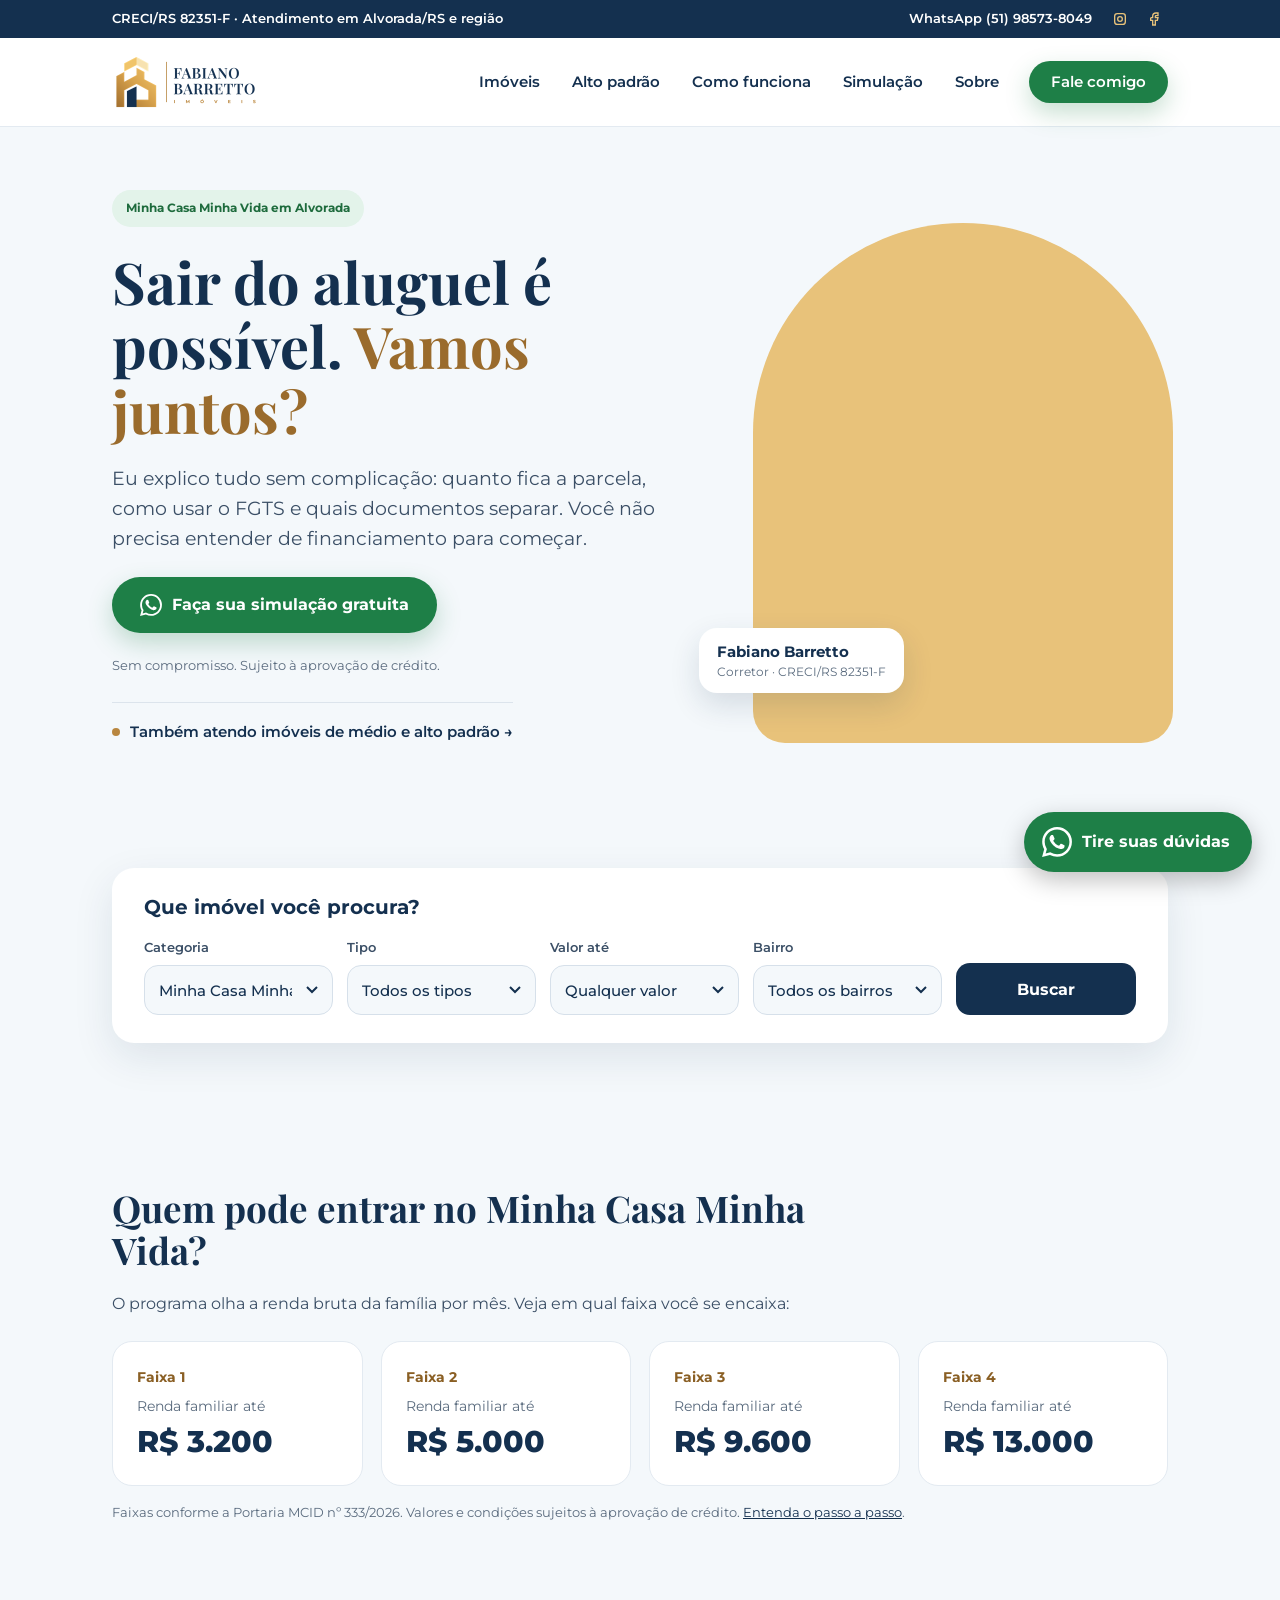
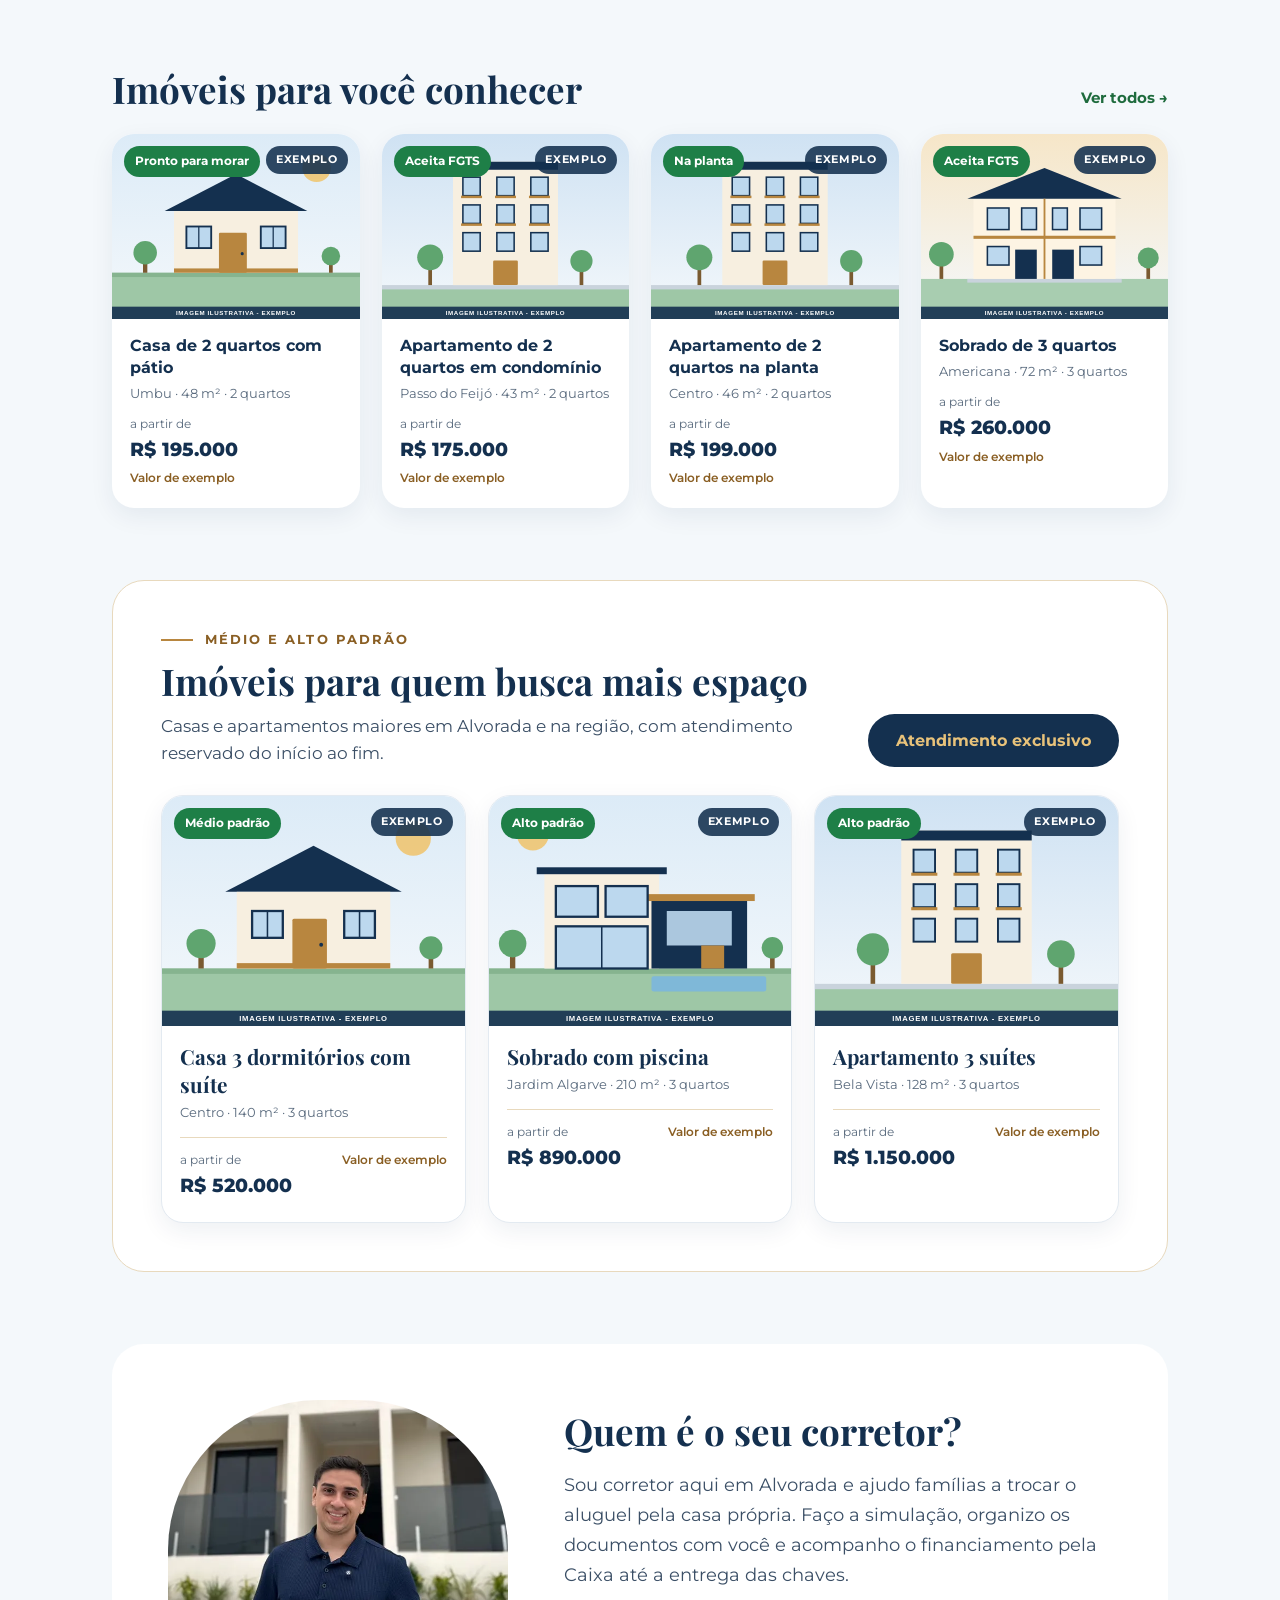
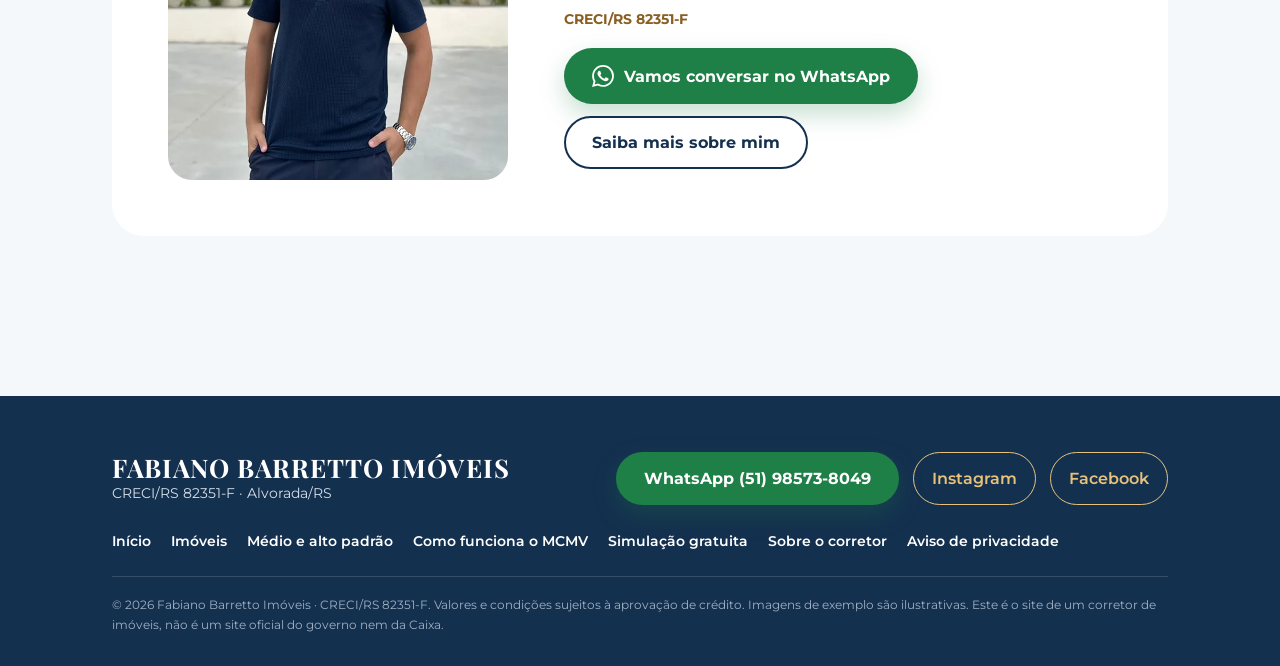
==== commit 023daa5b: "Site: alinhado ao protótipo 2 atualizado (menu Alto padrão, link no destaque, busca começando no MCM" ====
--- a/index.html
+++ b/index.html
@@ -75,6 +75,7 @@
     <button class="nav-toggle" type="button" aria-expanded="false" aria-controls="menu" aria-label="Abrir menu"><svg viewBox="0 0 24 24" fill="none" stroke="currentColor" stroke-width="2" aria-hidden="true"><path d="M4 7h16M4 12h16M4 17h16"></path></svg></button>
     <nav class="nav" id="menu" aria-label="Principal">
       <a href="imoveis.html">Imóveis</a>
+      <a href="index.html#alto-padrao">Alto padrão</a>
       <a href="como-funciona.html">Como funciona</a>
       <a href="simulacao.html">Simulação</a>
       <a href="sobre.html">Sobre</a>
@@ -94,6 +95,7 @@
           <a class="btn btn-whatsapp" href="simulacao.html"><img src="img/whatsapp.svg" alt="" width="22" height="22">Faça sua simulação gratuita</a>
         </div>
         <p class="aviso-pequeno">Sem compromisso. Sujeito à aprovação de crédito.</p>
+        <a class="link-alto" href="#alto-padrao"><span class="ponto-dourado" aria-hidden="true"></span><span class="topo-texto-curto">Também atendo médio e alto padrão →</span><span class="topo-texto-longo">Também atendo imóveis de médio e alto padrão →</span></a>
       </div>
       <div class="hero-foto">
         <picture>
@@ -113,9 +115,9 @@
           <div>
             <label for="b-categoria">Categoria</label>
             <select id="b-categoria" name="categoria">
-              <option value="">Todas</option>
               <option value="mcmv">Minha Casa Minha Vida</option>
               <option value="medio-alto">Médio e alto padrão</option>
+              <option value="">Todas</option>
             </select>
           </div>
           <div>
@@ -135,6 +137,7 @@
               <option value="300000">R$ 300 mil</option>
               <option value="500000">R$ 500 mil</option>
               <option value="800000">R$ 800 mil</option>
+              <option value="1500000">R$ 1,5 milhão</option>
             </select>
           </div>
           <div>
@@ -180,15 +183,18 @@
 
   <section id="alto-padrao" style="padding-top:0">
     <div class="container">
-      <div class="titulo-linha">
-        <div>
-          <h2>Médio e alto padrão</h2>
-          <p class="aviso-pequeno" style="margin:6px 0 0;font-size:.95rem">Casas e apartamentos com mais espaço e acabamento, para quem busca o próximo passo.</p>
-        </div>
-        <a class="link-seta" href="imoveis.html?categoria=medio-alto">Ver todos →</a>
-      </div>
-      <div class="faixa-imoveis tres" id="destaques-alto" aria-live="polite">
-        <p class="vazio">Carregando imóveis...</p>
+      <div class="bloco-alto">
+        <div class="bloco-alto-topo">
+          <div class="bloco-alto-texto">
+            <span class="eyebrow-linha">Médio e alto padrão</span>
+            <h2>Imóveis para quem busca mais espaço</h2>
+            <p>Casas e apartamentos maiores em Alvorada e na região, com atendimento reservado do início ao fim.</p>
+          </div>
+          <a class="btn btn-exclusivo" href="https://wa.me/5551985738049?text=Ol%C3%A1%2C%20Fabiano!%20Tenho%20interesse%20em%20im%C3%B3veis%20de%20m%C3%A9dio%20e%20alto%20padr%C3%A3o." target="_blank" rel="noopener">Atendimento exclusivo</a>
+        </div>
+        <div class="faixa-imoveis tres" id="destaques-alto" aria-live="polite">
+          <p class="vazio">Carregando imóveis...</p>
+        </div>
       </div>
     </div>
   </section>
@@ -205,7 +211,6 @@
         <div style="display:flex;flex-direction:column;gap:18px">
           <h2>Quem é o seu corretor?</h2>
           <p>Sou corretor aqui em Alvorada e ajudo famílias a trocar o aluguel pela casa própria. Faço a simulação, organizo os documentos com você e acompanho o financiamento pela Caixa até a entrega das chaves.</p>
-          <p>Também atendo quem procura imóveis de médio e alto padrão.</p>
           <span class="creci-destaque">CRECI/RS 82351-F</span>
           <div class="acoes">
             <a class="btn btn-whatsapp" href="https://wa.me/5551985738049?text=Ol%C3%A1%2C%20Fabiano!%20Vim%20pelo%20seu%20site%20e%20quero%20conversar." target="_blank" rel="noopener"><img src="img/whatsapp.svg" alt="" width="22" height="22">Vamos conversar no WhatsApp</a>
--- a/css/style.css
+++ b/css/style.css
@@ -133,6 +133,29 @@
 .busca button{height:52px;border:0;border-radius:14px;background:var(--marinho);color:#fff;font:700 1rem var(--fonte-texto);cursor:pointer}
 .busca button:hover{background:var(--marinho-2)}
 
+/* Link "Também atendo médio e alto padrão" no destaque */
+.link-alto{order:7;display:flex;gap:10px;align-items:center;justify-content:center;margin-top:4px;padding:14px 0 4px;border-top:1px solid #DCE4EC;font-size:.88rem;font-weight:600;color:var(--marinho);text-decoration:none}
+.link-alto:hover{color:var(--dourado-texto);text-decoration:underline}
+.ponto-dourado{width:8px;height:8px;border-radius:50%;background:var(--dourado);flex:none}
+
+/* Bloco de médio e alto padrão */
+.bloco-alto{background:#fff;border:1.5px solid #E8D9BD;border-radius:26px;padding:26px 0 24px;display:flex;flex-direction:column;gap:16px}
+/* No celular o botão vai para baixo dos cartões: .bloco-alto-topo vira "contents" e a ordem vem de "order" */
+.bloco-alto-topo{display:contents}
+.bloco-alto-texto{order:1;padding:0 20px;display:flex;flex-direction:column;gap:8px}
+.bloco-alto .faixa-imoveis{order:2}
+.bloco-alto-texto h2{margin:0;font-size:1.6rem}
+.bloco-alto-texto p{margin:0;font-size:.9rem;line-height:1.6;color:var(--texto-suave)}
+.eyebrow-linha{display:flex;gap:10px;align-items:center;color:var(--dourado-texto);font-size:.7rem;font-weight:700;letter-spacing:.16em;text-transform:uppercase}
+.eyebrow-linha::before{content:"";width:24px;height:1.5px;background:var(--dourado)}
+.btn-exclusivo{background:var(--marinho);color:var(--dourado-claro);order:3;margin:0 20px}
+.btn-exclusivo:hover{background:var(--marinho-2);color:var(--dourado-claro)}
+.bloco-alto .faixa-imoveis{margin:0;padding:4px 20px 8px}
+.bloco-alto .faixa-imoveis>*{flex-basis:250px}
+.card-alto{box-shadow:none;border:1.5px solid var(--borda);border-radius:20px}
+.card-alto .imovel-titulo{font-family:var(--fonte-titulo);font-size:1.12rem}
+.etiqueta-alto{background:var(--marinho);color:var(--dourado-claro)}
+
 /* Faixas MCMV */
 .faixas{display:grid;grid-template-columns:repeat(2,minmax(0,1fr));gap:12px;margin:0;padding:0;list-style:none}
 .faixas li{background:#fff;border-radius:18px;padding:16px;display:flex;flex-direction:column;gap:2px;border:1.5px solid var(--borda)}
@@ -288,6 +311,20 @@
   .titulo-linha>h2,.titulo-linha>div{flex:0 1 auto}
   .faixa-imoveis{display:grid;grid-template-columns:repeat(2,minmax(0,1fr));gap:22px;overflow:visible;padding:0;margin:0}
   .deslize{display:none}
+  .link-alto{justify-content:flex-start;align-self:flex-start;font-size:.95rem;padding-top:16px}
+  .bloco-alto{padding:48px;border-radius:32px;gap:28px}
+  .bloco-alto-topo{display:flex;order:1;flex-direction:row;justify-content:space-between;align-items:flex-end;gap:32px}
+  .bloco-alto-texto{padding:0;max-width:680px;gap:10px}
+  .bloco-alto-texto h2{font-size:2.3rem}
+  .bloco-alto-texto p{font-size:1.06rem}
+  .eyebrow-linha{font-size:.8rem;gap:12px}
+  .eyebrow-linha::before{width:32px}
+  .btn-exclusivo{margin:0;flex:0 0 auto}
+  .bloco-alto .faixa-imoveis{padding:0}
+  .card-alto .imovel-foto{aspect-ratio:auto;height:230px}
+  .card-alto .imovel-titulo{font-size:1.3rem}
+  .card-alto .preco-linha{display:flex;justify-content:space-between;align-items:baseline;margin-top:10px;padding-top:12px;border-top:1px solid #E8D9BD}
+  .card-alto .preco-linha .imovel-preco{margin:0}
   .filtros{grid-template-columns:repeat(3,1fr)}
   .bloco-sobre{grid-template-columns:300px 1fr;gap:48px;padding:48px;border-radius:32px}
   .foto-arco img{height:380px;border-radius:150px 150px 24px 24px}
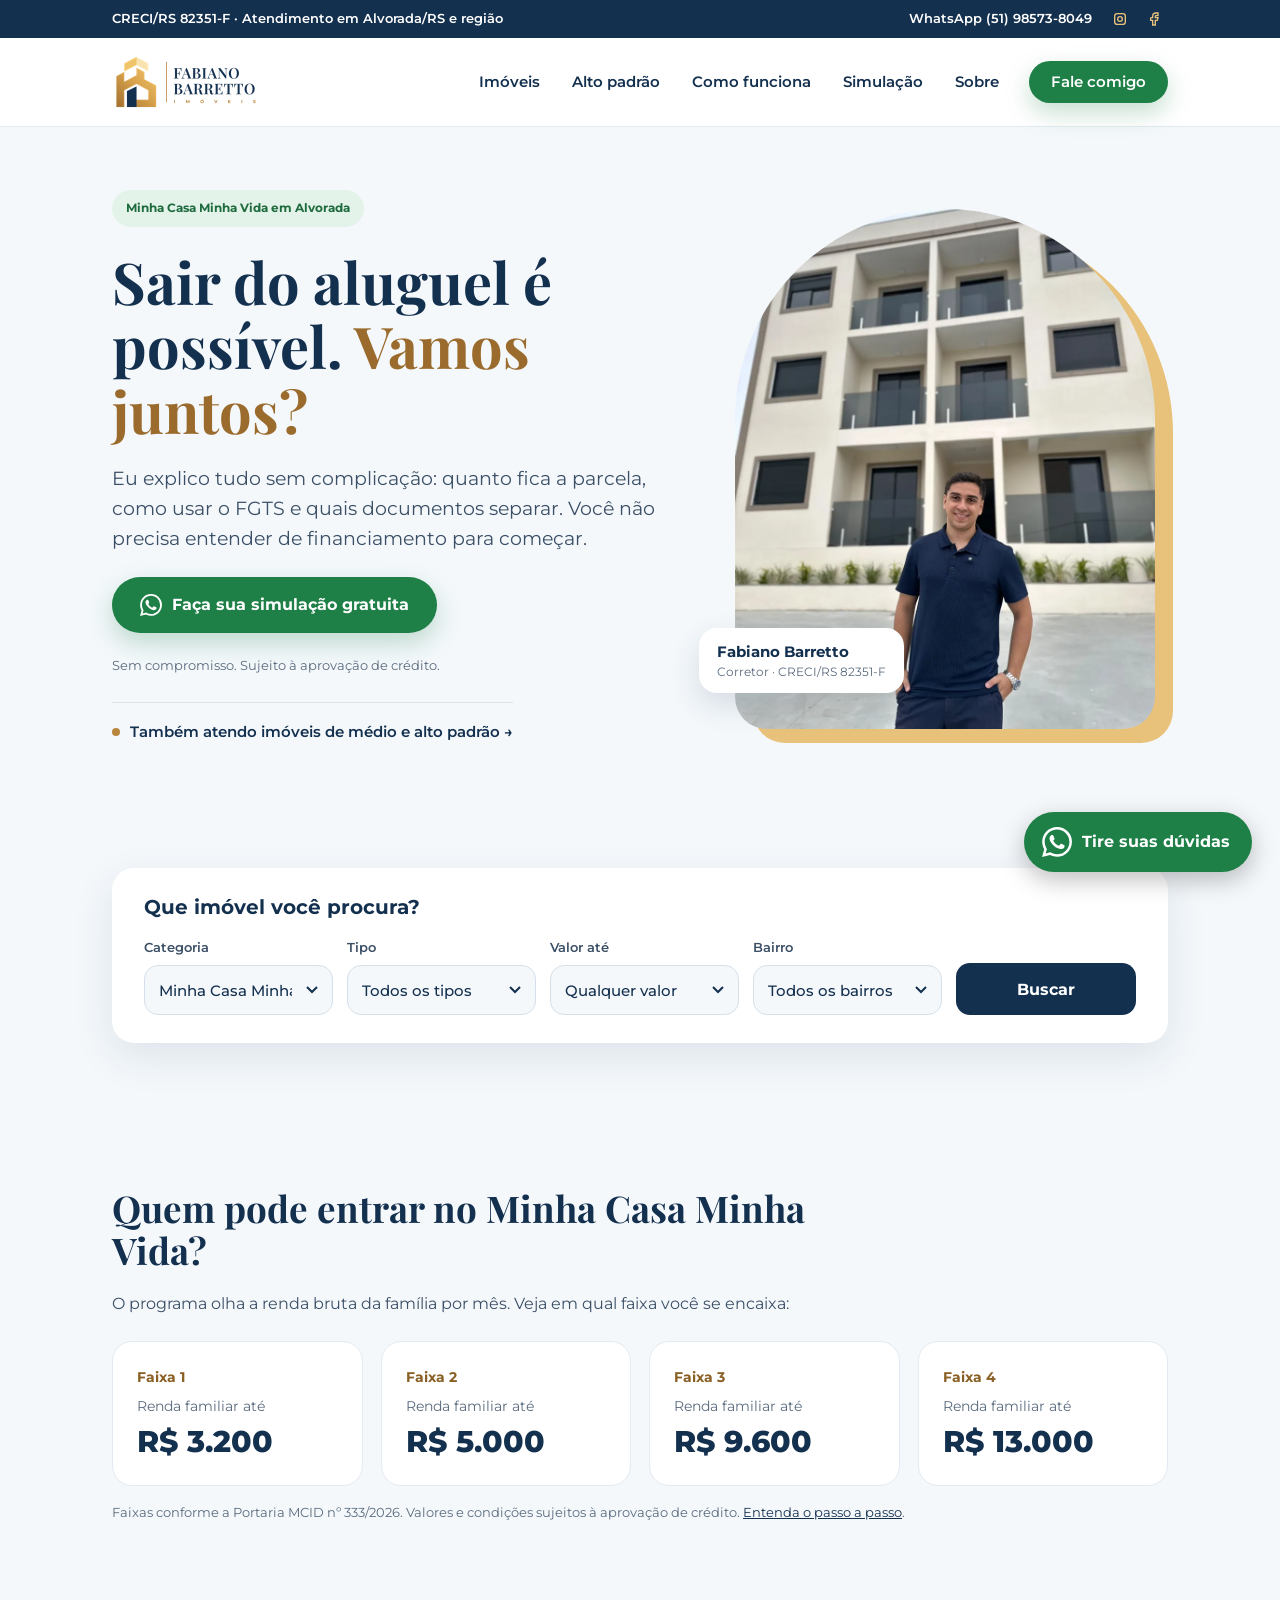
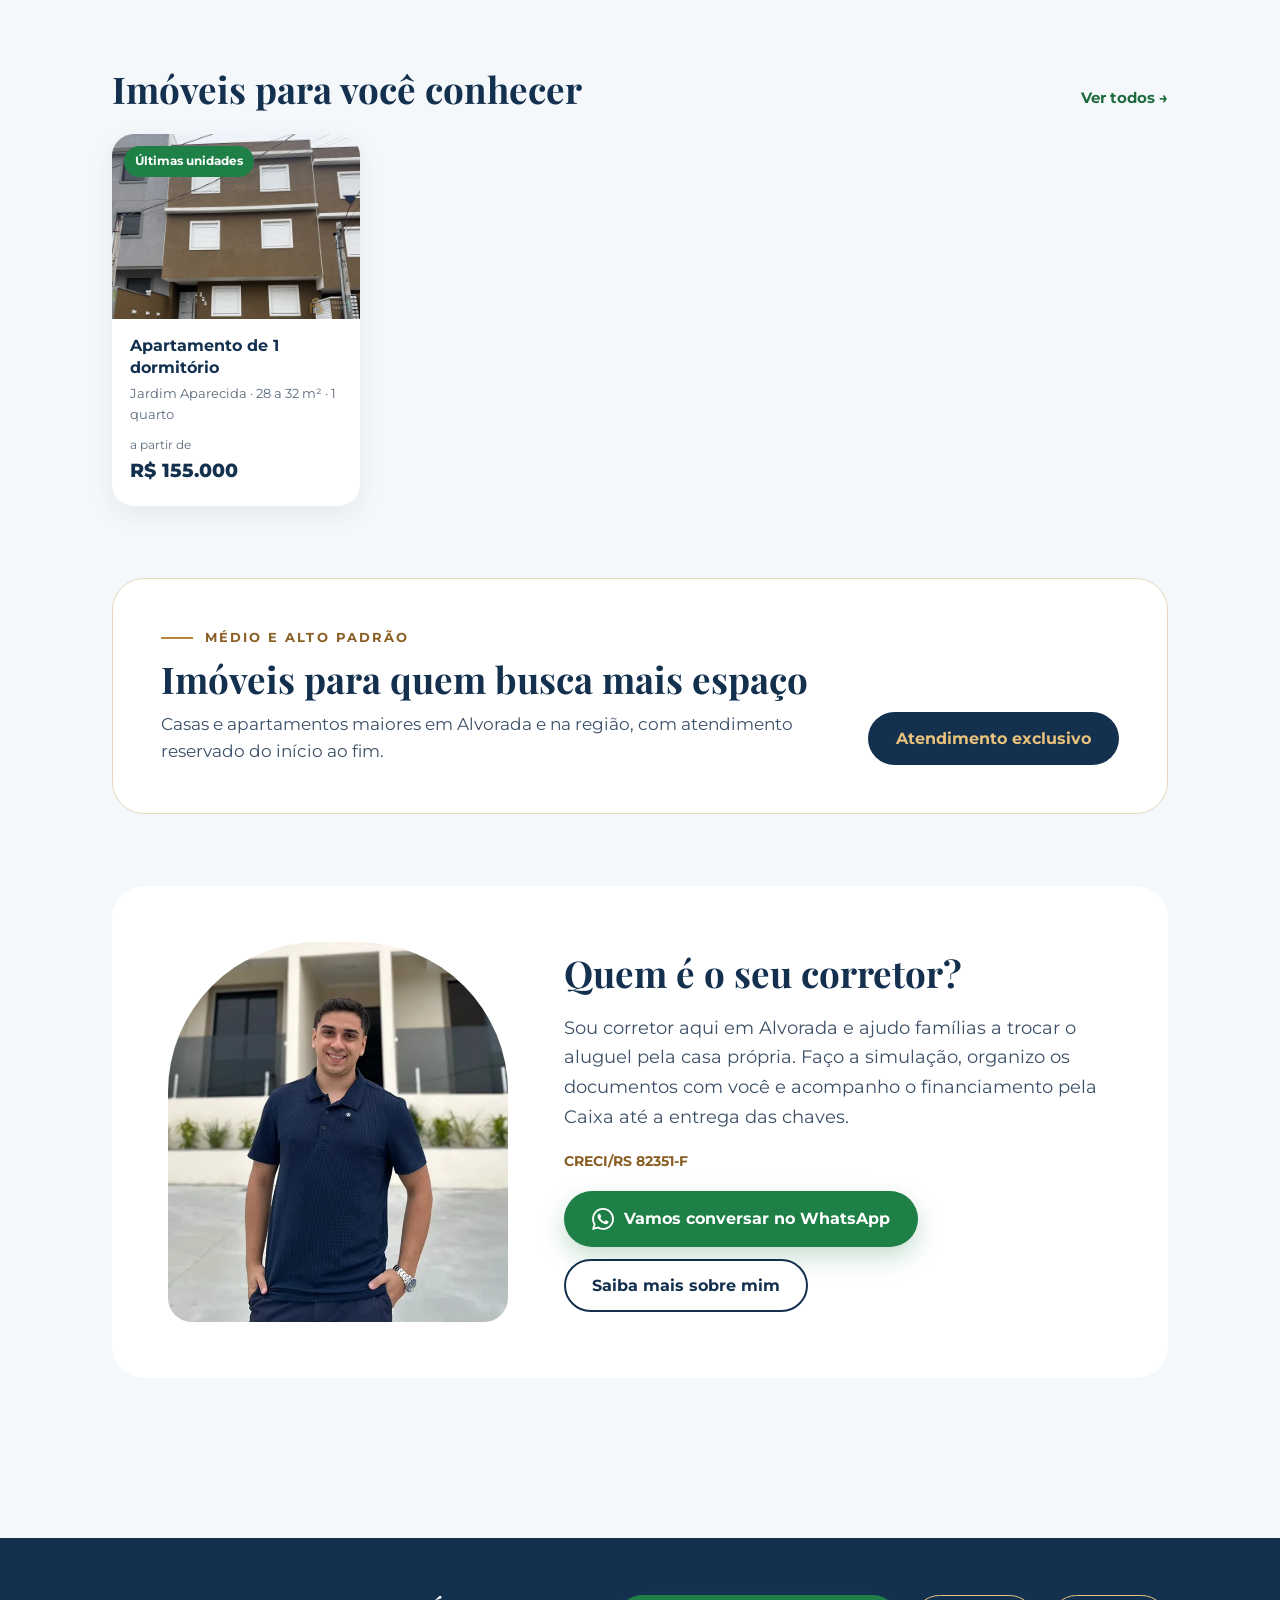
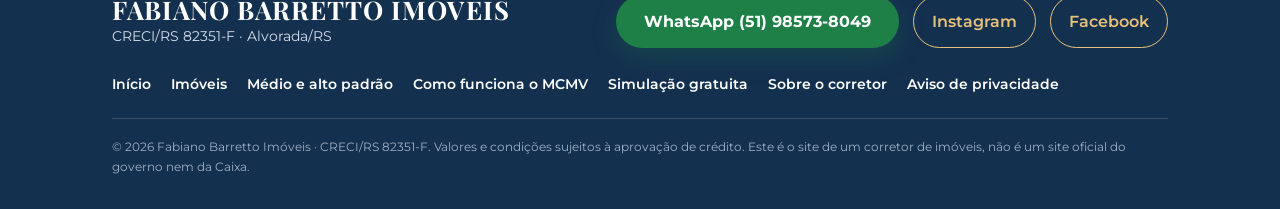
==== commit 3cc8ee89: "Fachada como capa e remoção de todos os imóveis de exemplo" ====
--- a/index.html
+++ b/index.html
@@ -244,7 +244,7 @@
       <li><a href="sobre.html">Sobre o corretor</a></li>
       <li><a href="privacidade.html">Aviso de privacidade</a></li>
     </ul>
-    <p class="footer-legal">&copy; <span id="ano">2026</span> Fabiano Barretto Imóveis · CRECI/RS 82351-F. Valores e condições sujeitos à aprovação de crédito. Imagens de exemplo são ilustrativas. Este é o site de um corretor de imóveis, não é um site oficial do governo nem da Caixa.</p>
+    <p class="footer-legal">&copy; <span id="ano">2026</span> Fabiano Barretto Imóveis · CRECI/RS 82351-F. Valores e condições sujeitos à aprovação de crédito. Este é o site de um corretor de imóveis, não é um site oficial do governo nem da Caixa.</p>
   </div>
 </footer>
 
--- a/css/style.css
+++ b/css/style.css
@@ -256,7 +256,7 @@
 .galeria{display:grid;gap:10px}
 .galeria-principal{position:relative;border-radius:var(--raio);overflow:hidden;background:#fff;aspect-ratio:4/3}
 .galeria-principal img{width:100%;height:100%;object-fit:cover}
-.miniaturas{display:flex;gap:10px}
+.miniaturas{display:flex;flex-wrap:wrap;gap:10px}
 .miniaturas button{padding:0;border:2px solid transparent;border-radius:12px;overflow:hidden;cursor:pointer;background:#fff;width:84px;height:64px}
 .miniaturas button[aria-current="true"]{border-color:var(--dourado)}
 .miniaturas img{width:100%;height:100%;object-fit:cover}
@@ -364,3 +364,5 @@
   .bloco-sobre{grid-template-columns:340px 1fr;gap:56px;padding:56px}
 }
 @media (prefers-reduced-motion:reduce){html{scroll-behavior:auto}*{transition:none!important}}
+.faixa-imoveis[hidden]{display:none}
+.deslize[hidden]{display:none}
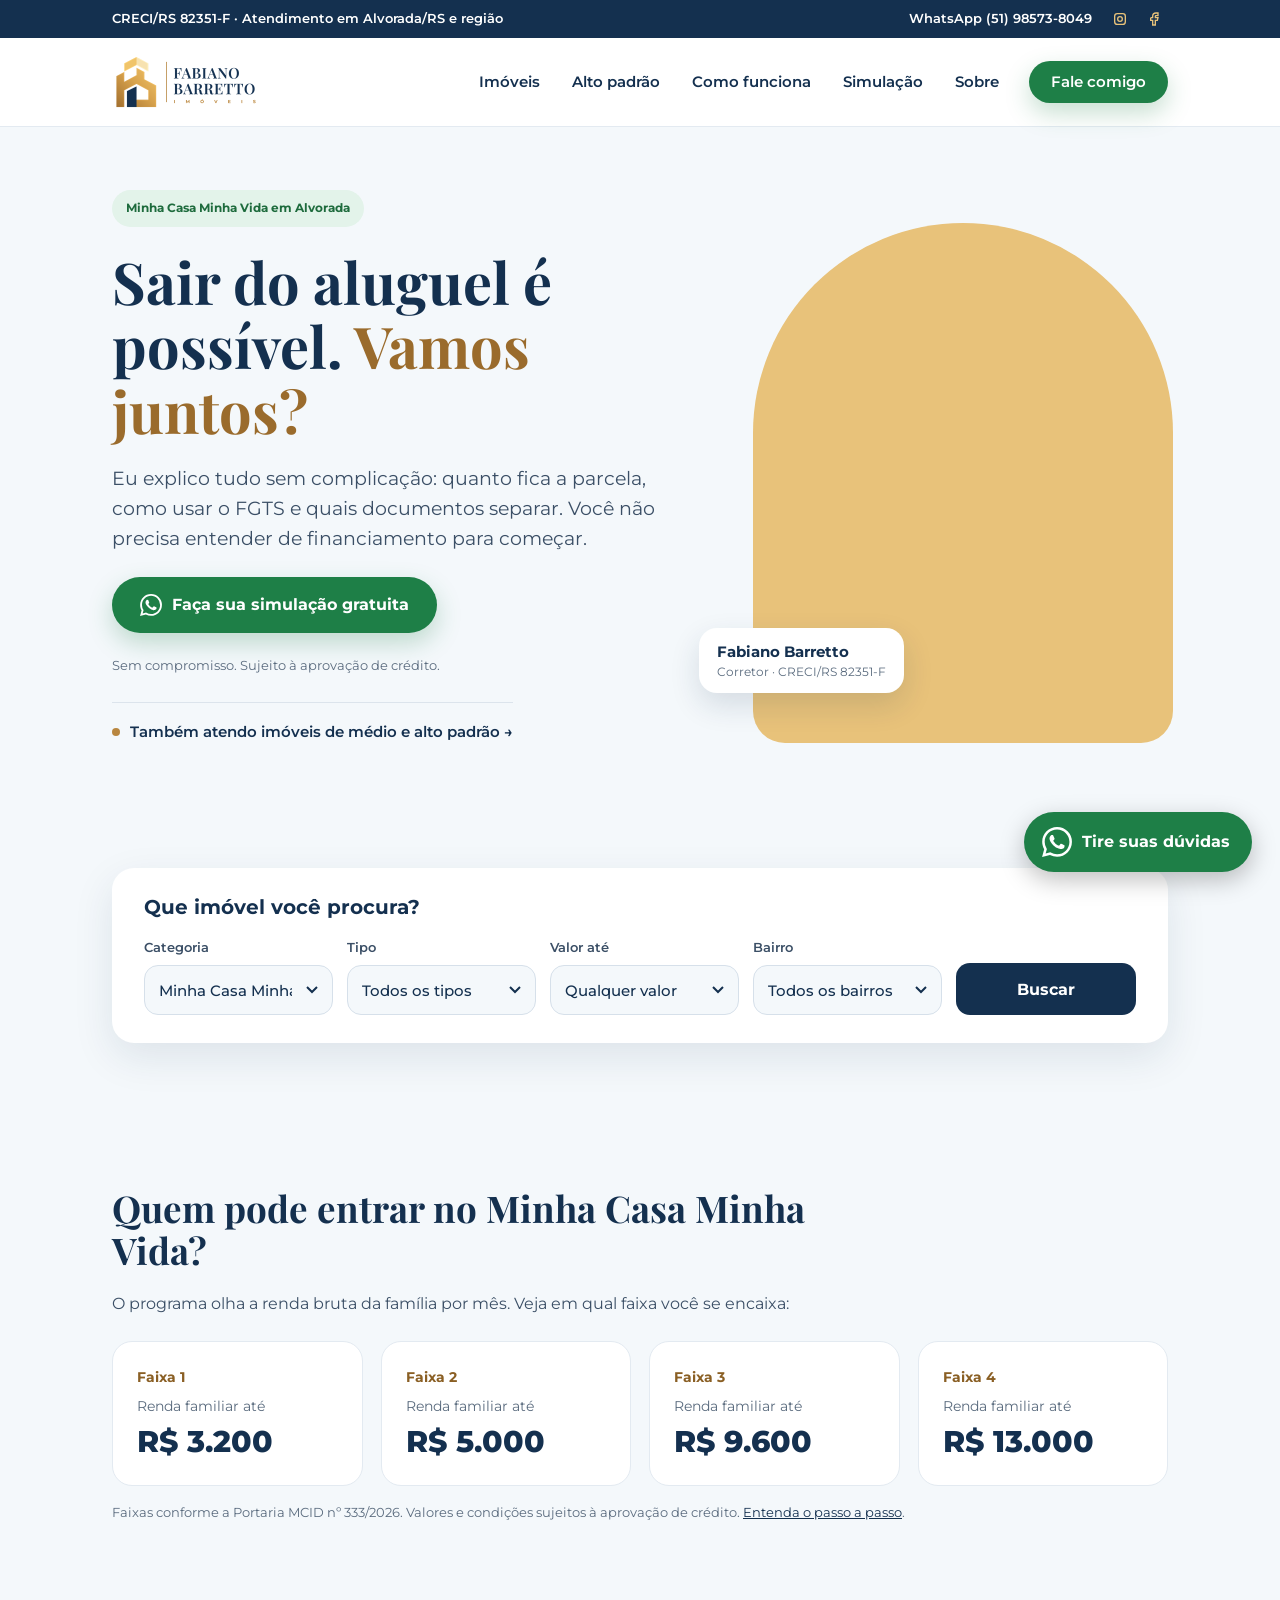
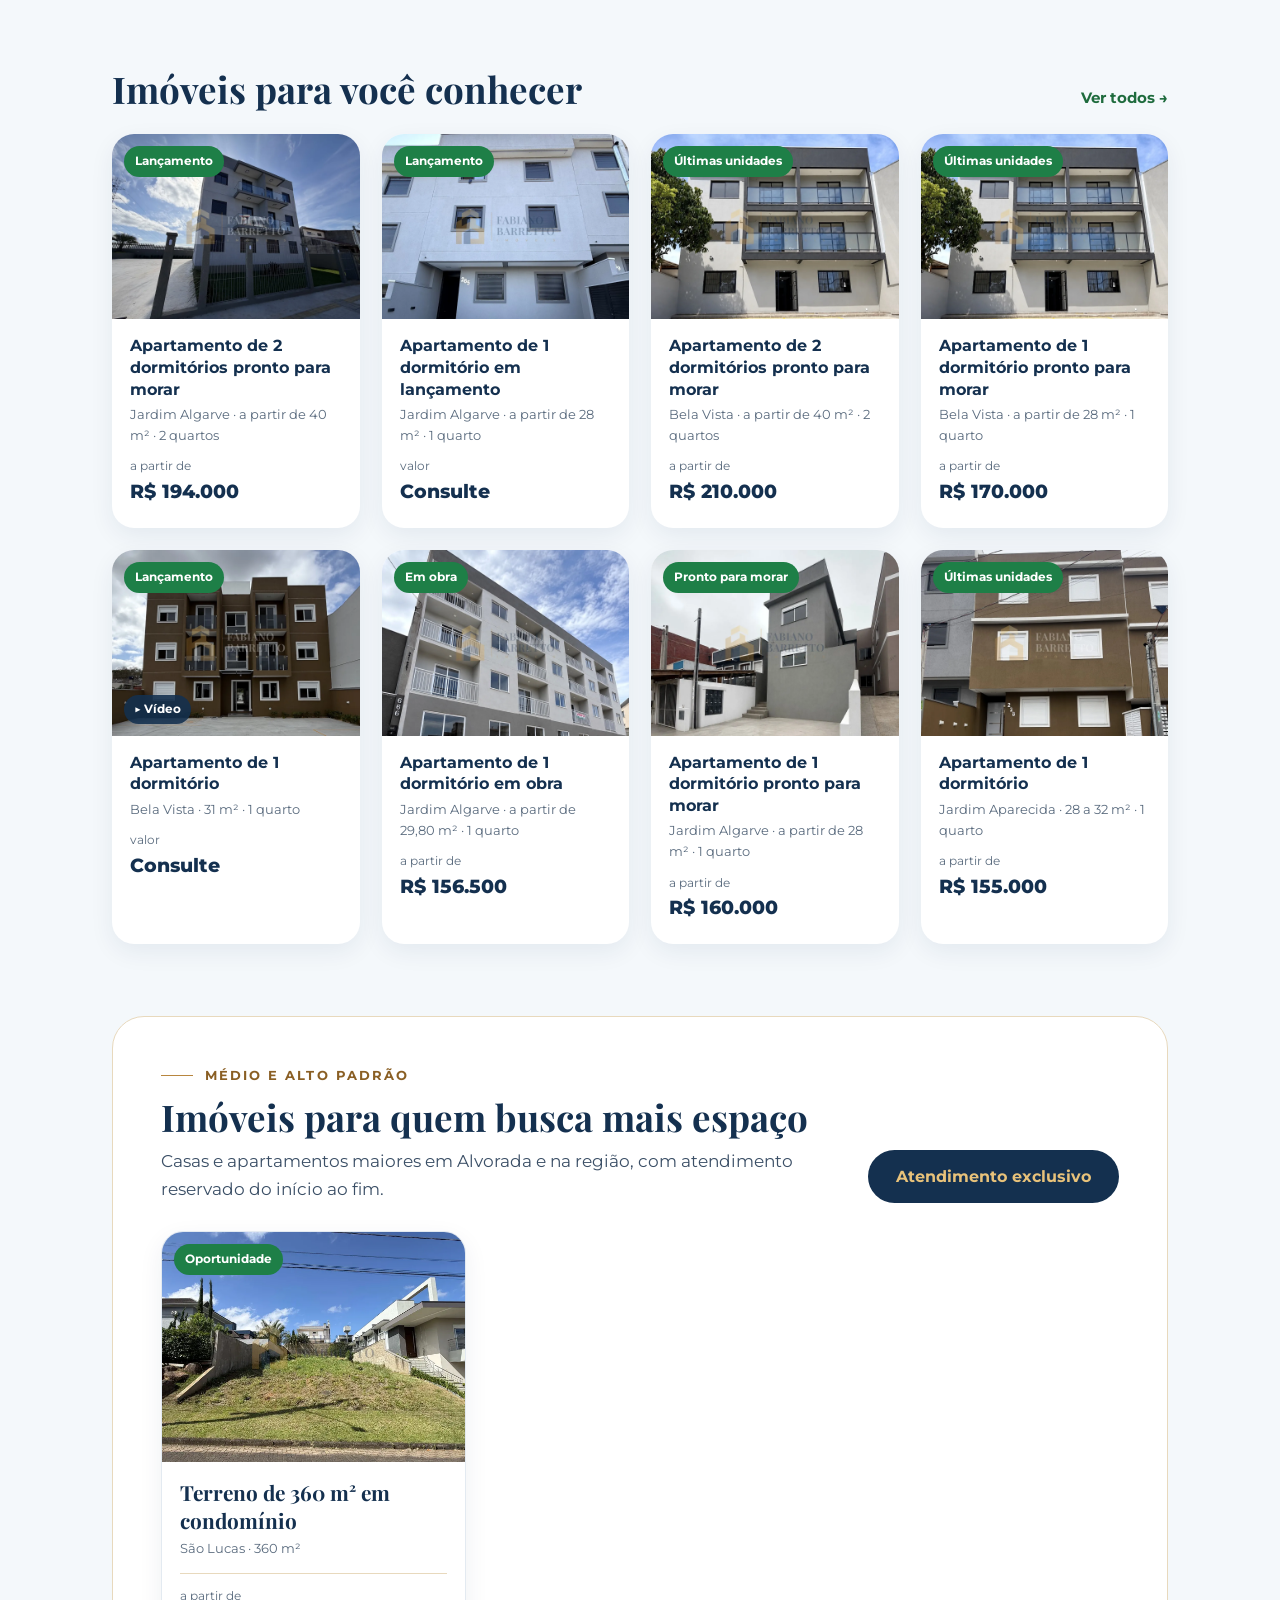
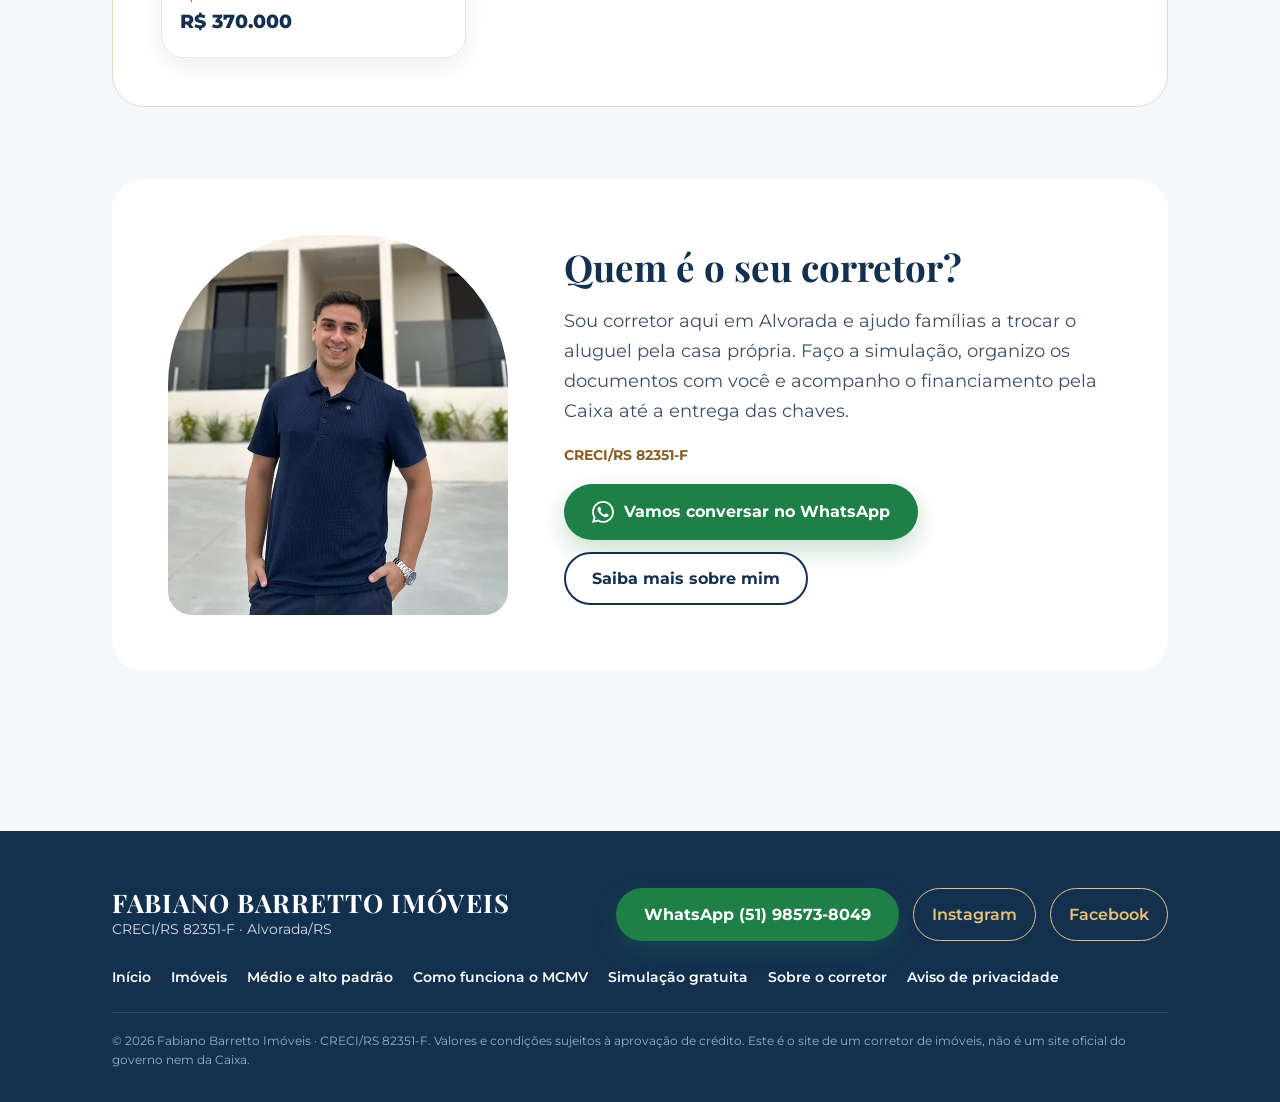
==== commit 4949b3a7: "Novos imóveis: apto 2D Jardim Algarve (MCMV) e terreno 360 m² São Lucas, Viamão" ====
--- a/index.html
+++ b/index.html
@@ -127,6 +127,7 @@
               <option value="Casa">Casa</option>
               <option value="Apartamento">Apartamento</option>
               <option value="Sobrado">Sobrado</option>
+              <option value="Terreno">Terreno</option>
             </select>
           </div>
           <div>
--- a/css/style.css
+++ b/css/style.css
@@ -255,7 +255,7 @@
 .migalhas{font-size:.88rem;margin:0 0 18px;color:var(--texto-apoio)}
 .galeria{display:grid;gap:10px}
 .galeria-principal{position:relative;border-radius:var(--raio);overflow:hidden;background:#fff;aspect-ratio:4/3}
-.galeria-principal img{width:100%;height:100%;object-fit:cover}
+.galeria-principal img{width:100%;height:100%;object-fit:contain;background:#E9EEF3}
 .miniaturas{display:flex;flex-wrap:wrap;gap:10px}
 .miniaturas button{padding:0;border:2px solid transparent;border-radius:12px;overflow:hidden;cursor:pointer;background:#fff;width:84px;height:64px}
 .miniaturas button[aria-current="true"]{border-color:var(--dourado)}
@@ -366,3 +366,29 @@
 @media (prefers-reduced-motion:reduce){html{scroll-behavior:auto}*{transition:none!important}}
 .faixa-imoveis[hidden]{display:none}
 .deslize[hidden]{display:none}
+/* Vídeo do imóvel: vertical, sem esticar; no computador limitado em altura */
+.selo-video{position:absolute;left:12px;bottom:12px;background:rgba(20,48,79,.88);color:#fff;font-size:.72rem;font-weight:700;padding:5px 10px;border-radius:999px}
+.video-imovel{margin:24px 0 8px}
+.video-imovel h3{margin:0 0 12px}
+.video-imovel video{display:block;width:100%;max-width:360px;height:auto;max-height:640px;object-fit:contain;background:#0d1f33;border-radius:var(--raio)}
+.youtube-leve{position:relative;display:block;width:100%;max-width:560px;margin-top:12px;padding:0;border:0;border-radius:var(--raio);overflow:hidden;cursor:pointer;background:#000}
+.youtube-leve img{width:100%;height:auto;opacity:.9}
+.youtube-play{position:absolute;inset:0;margin:auto;width:68px;height:48px;border-radius:12px;background:#c4302b;color:#fff;font-size:1.4rem;display:flex;align-items:center;justify-content:center}
+.youtube-frame{display:block;width:100%;max-width:560px;aspect-ratio:16/9;border:0;margin-top:12px;border-radius:var(--raio)}
+/* Mini-player flutuante (canto inferior esquerdo; o WhatsApp fica à direita) */
+.mini-video{position:fixed;left:12px;bottom:16px;z-index:59;width:110px;height:196px;border-radius:16px;overflow:hidden;background:#0d1f33;box-shadow:0 6px 20px rgba(0,0,0,.28);cursor:pointer}
+.mini-video .mini-midia{display:block;width:100%;height:100%;object-fit:cover}
+.mini-play{position:absolute;inset:0;margin:auto;width:40px;height:40px;border-radius:999px;background:rgba(20,48,79,.85);color:#fff;display:flex;align-items:center;justify-content:center;font-size:1rem}
+.mini-btn{position:absolute;top:6px;width:30px;height:30px;border:0;border-radius:999px;background:rgba(13,31,51,.72);color:#fff;display:flex;align-items:center;justify-content:center;cursor:pointer;padding:0}
+.mini-btn:focus-visible{outline:2px solid #fff;outline-offset:1px}
+.mini-expandir{left:6px}
+.mini-fechar{right:6px}
+.mini-oculto{display:none}
+@media (max-height:520px){.mini-video{display:none}}
+@media (min-width:900px){.mini-video{left:24px;bottom:24px;width:160px;height:284px;border-radius:18px}}
+.modal-video{padding:0;border:0;background:transparent;max-width:none;max-height:none;overflow:visible}
+.modal-video::backdrop{background:rgba(8,18,30,.82)}
+.modal-video video{display:block;width:min(94vw,calc(min(86vh,800px) * 9 / 16));height:auto;aspect-ratio:9/16;object-fit:contain;background:#000;border-radius:16px}
+.modal-fechar{position:absolute;top:10px;right:10px;width:44px;height:44px;border:0;border-radius:999px;background:#fff;color:var(--marinho);display:flex;align-items:center;justify-content:center;cursor:pointer;box-shadow:0 4px 14px rgba(0,0,0,.3);z-index:1}
+.com-mini-video .site-footer{padding-bottom:228px}
+@media (min-width:900px){.com-mini-video .site-footer{padding-bottom:330px}}
